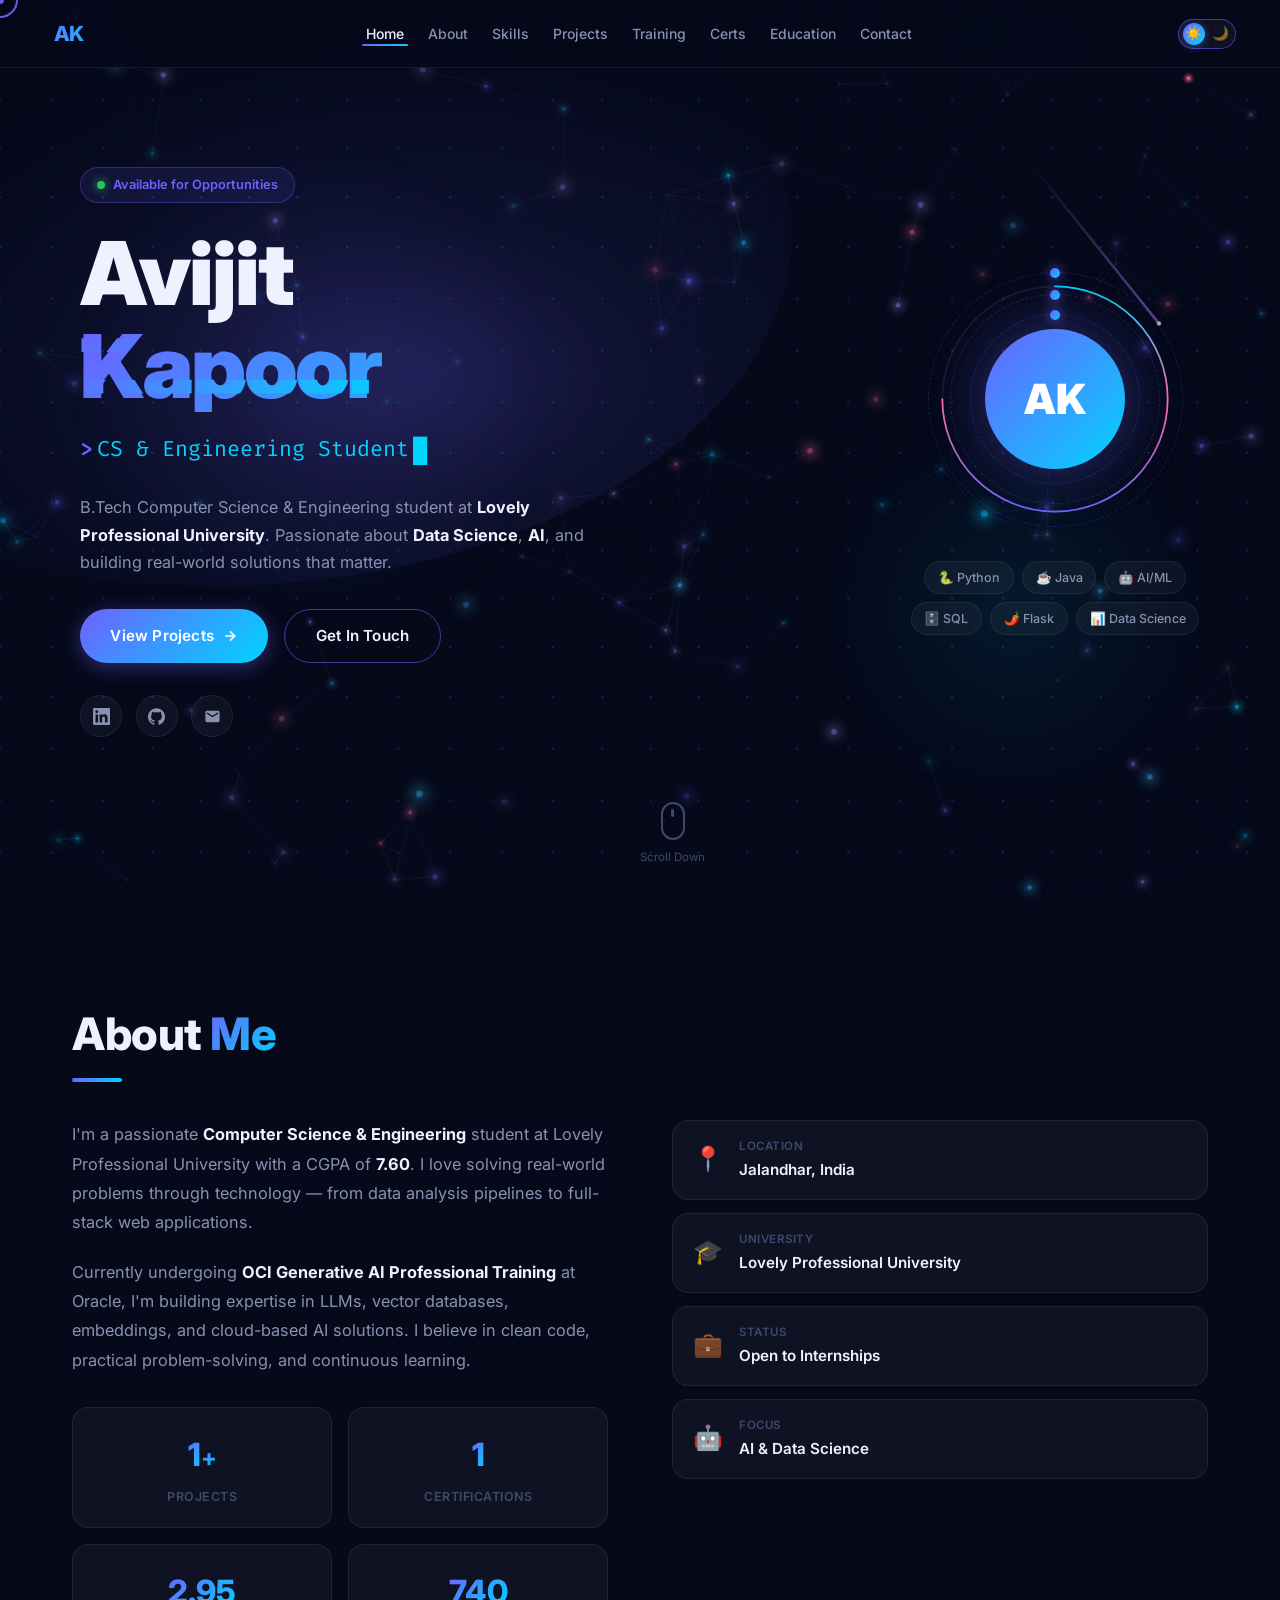
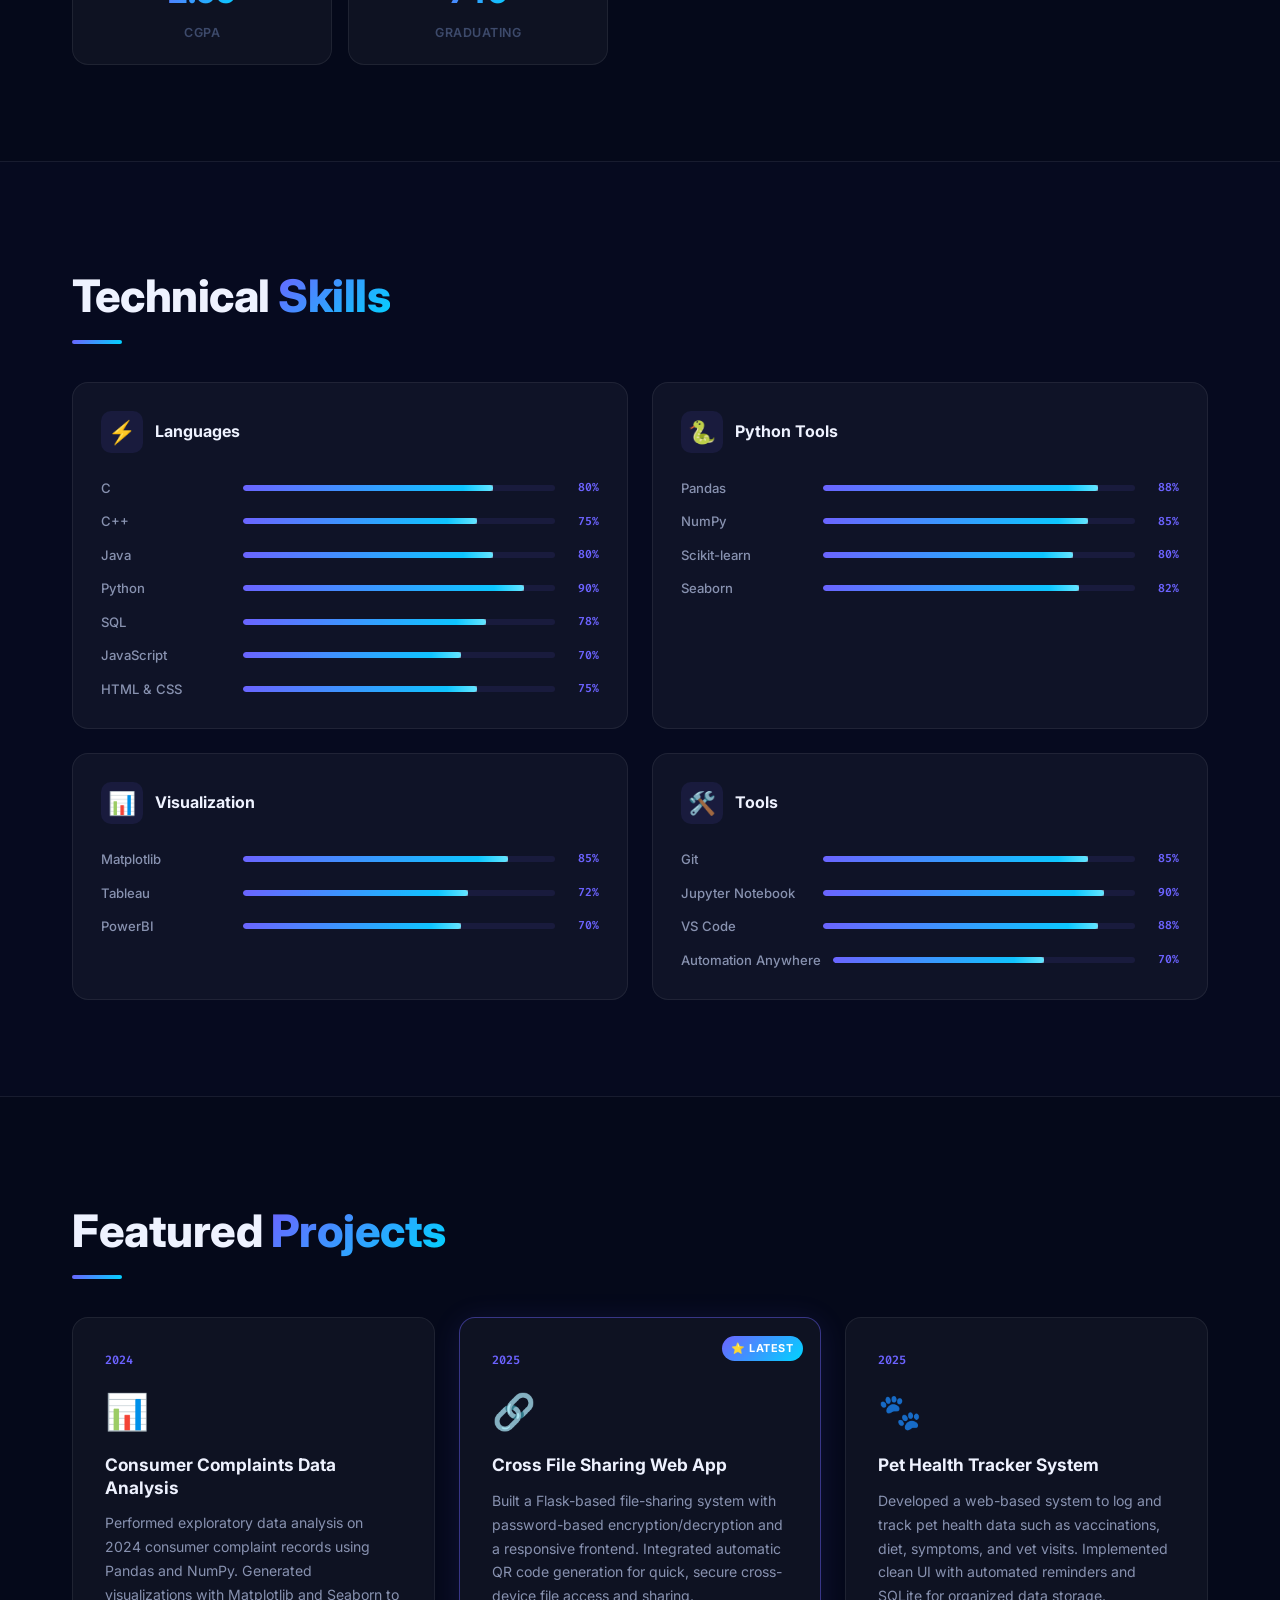
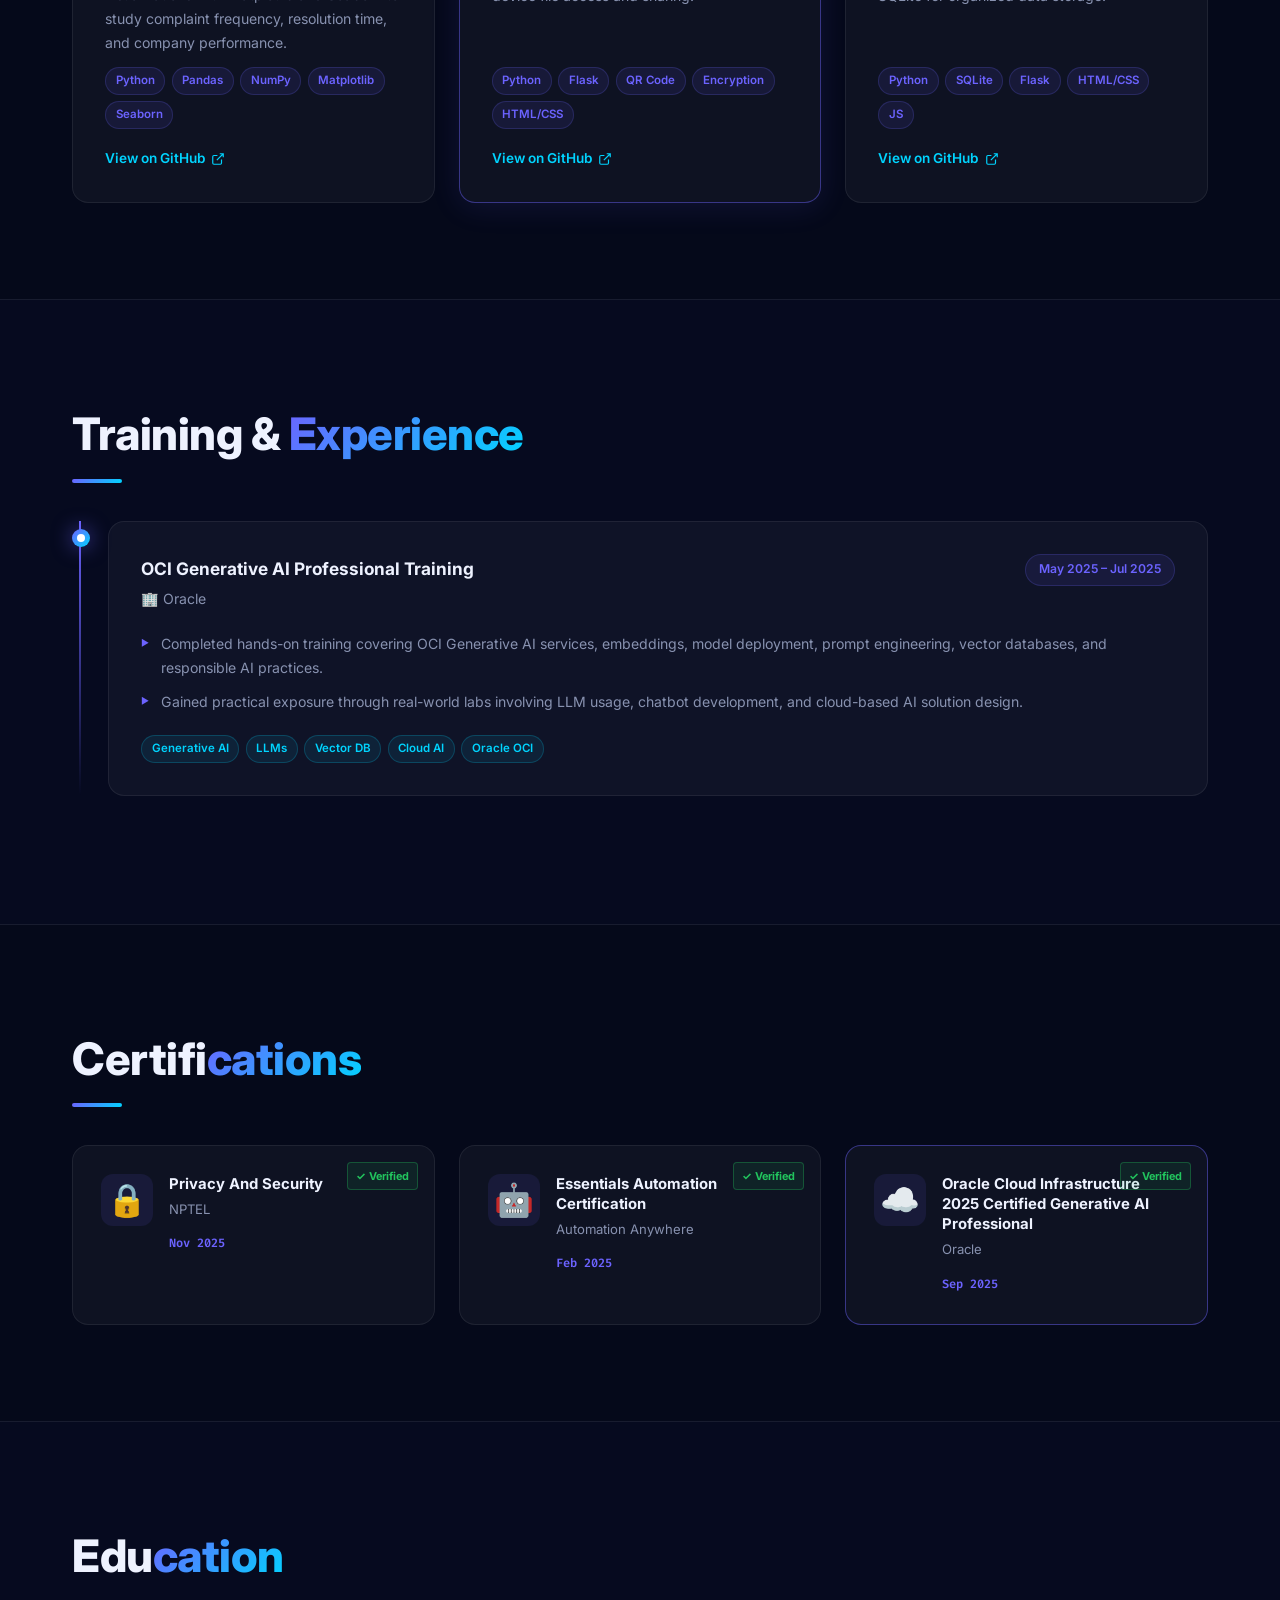
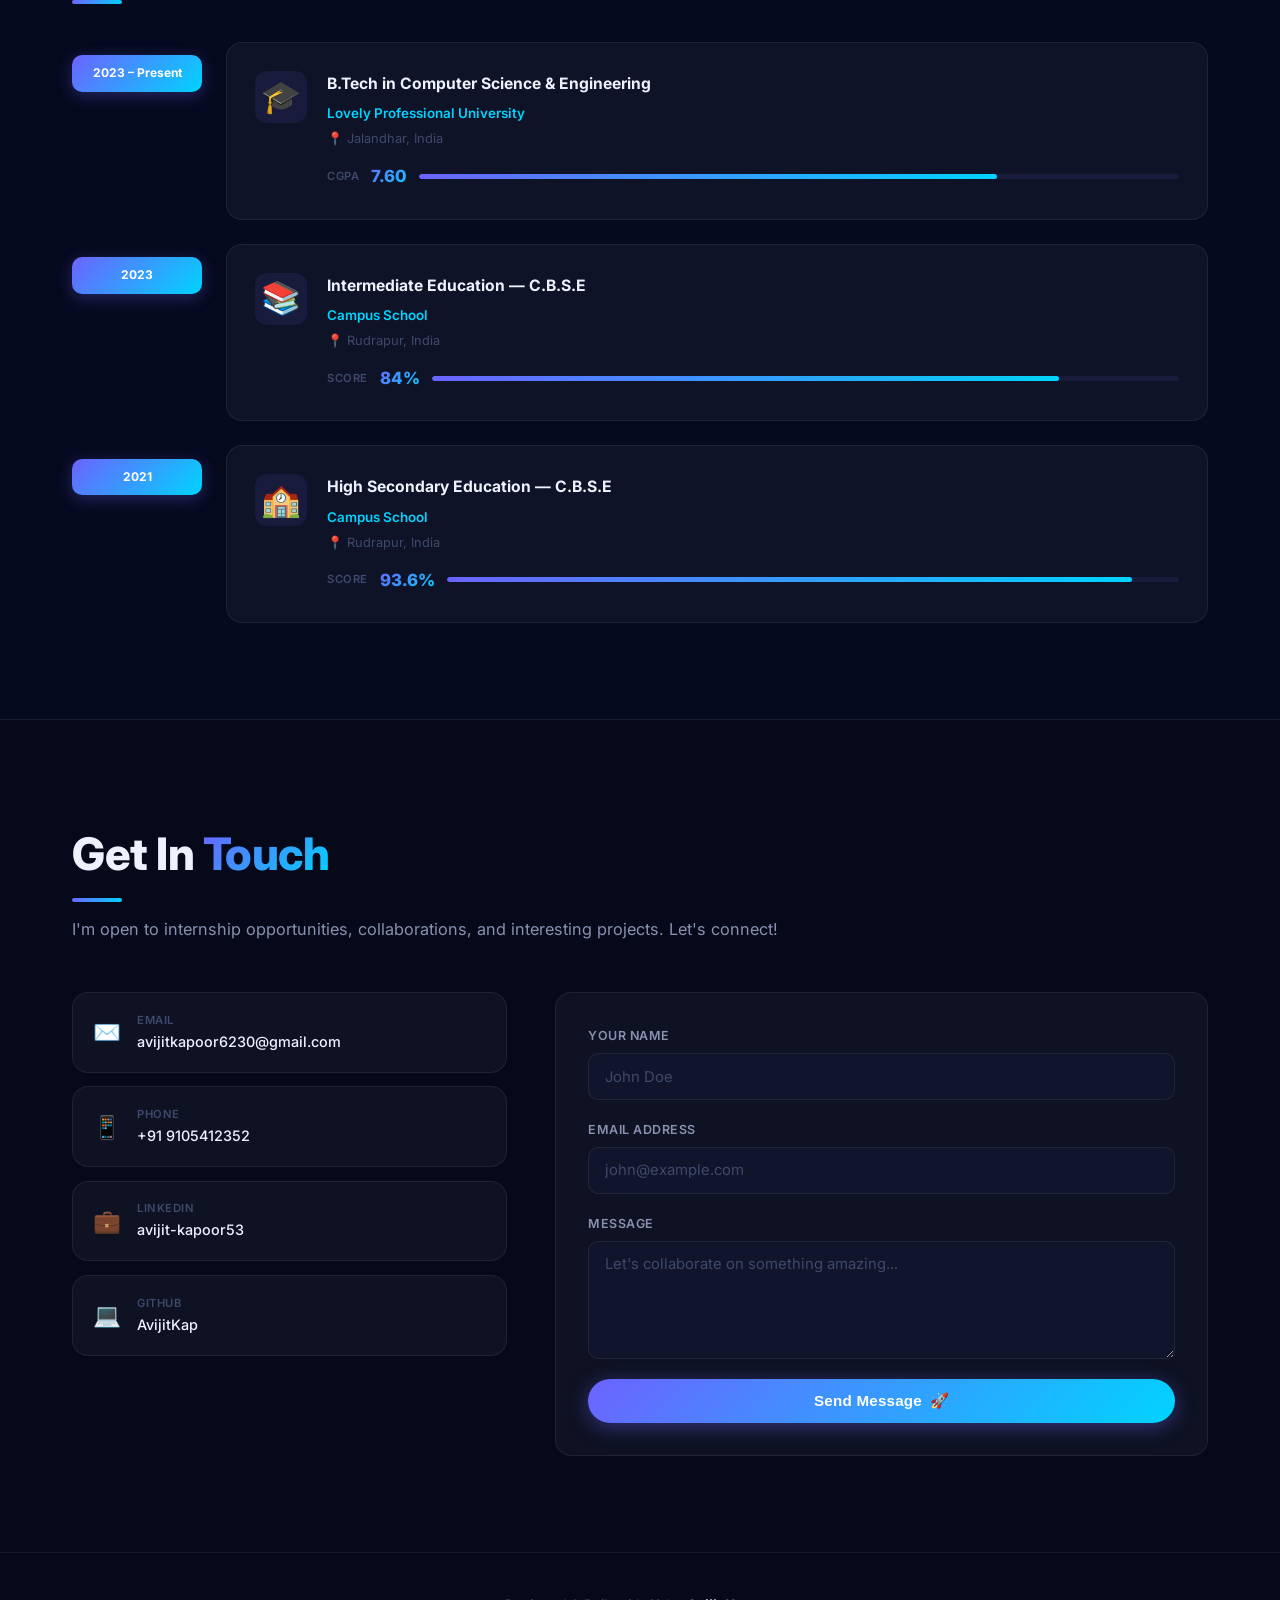
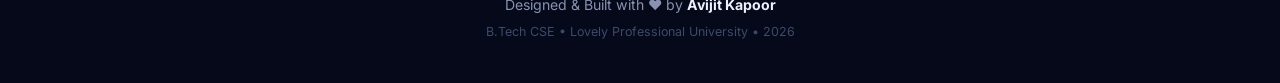
==== index.html @ c9bb8b37 "Add files via upload" ====
<!DOCTYPE html>
<html lang="en" data-theme="dark">

<head>
  <meta charset="UTF-8" />
  <meta name="viewport" content="width=device-width, initial-scale=1.0" />
  <title>Avijit Kapoor | Portfolio</title>
  <meta name="description"
    content="Avijit Kapoor – B.Tech CSE student at LPU. Python, AI/ML, Data Analysis. View projects, skills & certifications." />
  <link rel="preconnect" href="https://fonts.googleapis.com" />
  <link rel="preconnect" href="https://fonts.gstatic.com" crossorigin />
  <link
    href="https://fonts.googleapis.com/css2?family=Inter:wght@300;400;500;600;700;800;900&family=Fira+Code:wght@400;500&display=swap"
    rel="stylesheet" />
  <link rel="stylesheet" href="style.css" />
</head>

<body>

  <!-- Custom Cursor -->
  <div id="cursor-outer"></div>
  <div id="cursor-inner"></div>

  <!-- Interactive Canvas Background -->
  <canvas id="bg-canvas"></canvas>

  <!-- Progress Bar -->
  <div id="scroll-progress"></div>

  <!-- Navbar -->
  <nav id="navbar">
    <div class="nav-logo">
      <span class="logo-bracket">&lt;</span>AK<span class="logo-bracket">/&gt;</span>
    </div>
    <ul class="nav-links">
      <li><a href="#hero" class="nav-link active" data-section="hero">Home</a></li>
      <li><a href="#about" class="nav-link" data-section="about">About</a></li>
      <li><a href="#skills" class="nav-link" data-section="skills">Skills</a></li>
      <li><a href="#projects" class="nav-link" data-section="projects">Projects</a></li>
      <li><a href="#experience" class="nav-link" data-section="experience">Training</a></li>
      <li><a href="#certifications" class="nav-link" data-section="certifications">Certs</a></li>
      <li><a href="#education" class="nav-link" data-section="education">Education</a></li>
      <li><a href="#contact" class="nav-link" data-section="contact">Contact</a></li>
    </ul>
    <div class="nav-controls">
      <!-- Theme Toggle -->
      <button class="theme-toggle" id="theme-toggle" aria-label="Toggle theme" title="Toggle Day/Night">
        <div class="toggle-track">
          <span class="toggle-icon sun">☀️</span>
          <span class="toggle-icon moon">🌙</span>
          <div class="toggle-thumb"></div>
        </div>
      </button>
      <button class="hamburger" id="hamburger" aria-label="Menu">
        <span></span><span></span><span></span>
      </button>
    </div>
  </nav>

  <!-- Mobile Menu -->
  <div class="mobile-menu" id="mobile-menu">
    <ul>
      <li><a href="#hero" onclick="closeMobile()">Home</a></li>
      <li><a href="#about" onclick="closeMobile()">About</a></li>
      <li><a href="#skills" onclick="closeMobile()">Skills</a></li>
      <li><a href="#projects" onclick="closeMobile()">Projects</a></li>
      <li><a href="#experience" onclick="closeMobile()">Training</a></li>
      <li><a href="#certifications" onclick="closeMobile()">Certifications</a></li>
      <li><a href="#education" onclick="closeMobile()">Education</a></li>
      <li><a href="#contact" onclick="closeMobile()">Contact</a></li>
    </ul>
  </div>

  <main>
    <!-- ══ HERO ══ -->
    <section id="hero">
      <div class="hero-content">
        <div class="hero-badge magnetic">
          <span class="pulse-dot"></span>
          Available for Opportunities
        </div>
        <h1 class="hero-name">
          <span class="name-line">Avijit</span>
          <span class="name-line accent glitch" data-text="Kapoor">Kapoor</span>
        </h1>
        <p class="hero-subtitle">
          <span class="prefix">&gt; </span>
          <span class="typed-text" id="typed"></span>
          <span class="cursor">█</span>
        </p>
        <p class="hero-desc">
          B.Tech Computer Science &amp; Engineering student at <strong>Lovely Professional University</strong>.
          Passionate about <strong>Data Science</strong>, <strong>AI</strong>, and building
          real-world solutions that matter.
        </p>
        <div class="hero-actions">
          <a href="#projects" class="btn btn-primary magnetic" id="view-projects-btn">
            <span>View Projects</span>
            <svg width="16" height="16" viewBox="0 0 24 24" fill="none" stroke="currentColor" stroke-width="2.5">
              <path d="M5 12h14m-7-7 7 7-7 7" />
            </svg>
          </a>
          <a href="#contact" class="btn btn-outline magnetic" id="contact-btn">
            <span>Get In Touch</span>
          </a>
        </div>
        <div class="hero-social">
          <a href="https://www.linkedin.com/in/avijit-kapoor53" target="_blank" class="social-link magnetic"
            id="linkedin-link" aria-label="LinkedIn">
            <svg viewBox="0 0 24 24" fill="currentColor">
              <path
                d="M20.447 20.452h-3.554v-5.569c0-1.328-.027-3.037-1.852-3.037-1.853 0-2.136 1.445-2.136 2.939v5.667H9.351V9h3.414v1.561h.046c.477-.9 1.637-1.85 3.37-1.85 3.601 0 4.267 2.37 4.267 5.455v6.286zM5.337 7.433a2.062 2.062 0 01-2.063-2.065 2.064 2.064 0 112.063 2.065zm1.782 13.019H3.555V9h3.564v11.452zM22.225 0H1.771C.792 0 0 .774 0 1.729v20.542C0 23.227.792 24 1.771 24h20.451C23.2 24 24 23.227 24 22.271V1.729C24 .774 23.2 0 22.222 0h.003z" />
            </svg>
          </a>
          <a href="https://github.com/AvijitKap" target="_blank" class="social-link magnetic" id="github-link"
            aria-label="GitHub">
            <svg viewBox="0 0 24 24" fill="currentColor">
              <path
                d="M12 .297c-6.63 0-12 5.373-12 12 0 5.303 3.438 9.8 8.205 11.385.6.113.82-.258.82-.577 0-.285-.01-1.04-.015-2.04-3.338.724-4.042-1.61-4.042-1.61C4.422 18.07 3.633 17.7 3.633 17.7c-1.087-.744.084-.729.084-.729 1.205.084 1.838 1.236 1.838 1.236 1.07 1.835 2.809 1.305 3.495.998.108-.776.417-1.305.76-1.605-2.665-.3-5.466-1.332-5.466-5.93 0-1.31.465-2.38 1.235-3.22-.135-.303-.54-1.523.105-3.176 0 0 1.005-.322 3.3 1.23.96-.267 1.98-.399 3-.405 1.02.006 2.04.138 3 .405 2.28-1.552 3.285-1.23 3.285-1.23.645 1.653.24 2.873.12 3.176.765.84 1.23 1.91 1.23 3.22 0 4.61-2.805 5.625-5.475 5.92.42.36.81 1.096.81 2.22 0 1.606-.015 2.896-.015 3.286 0 .315.21.69.825.57C20.565 22.092 24 17.592 24 12.297c0-6.627-5.373-12-12-12" />
            </svg>
          </a>
          <a href="mailto:avijitkapoor6230@gmail.com" class="social-link magnetic" id="email-link" aria-label="Email">
            <svg viewBox="0 0 24 24" fill="currentColor">
              <path
                d="M20 4H4c-1.1 0-2 .9-2 2v12c0 1.1.9 2 2 2h16c1.1 0 2-.9 2-2V6c0-1.1-.9-2-2-2zm0 4l-8 5-8-5V6l8 5 8-5v2z" />
            </svg>
          </a>
        </div>
      </div>

      <div class="hero-visual">
        <div class="avatar-ring">
          <svg class="ring-svg" viewBox="0 0 300 300">
            <circle class="ring-track" cx="150" cy="150" r="130" />
            <circle class="ring-fill" cx="150" cy="150" r="130" />
          </svg>
          <div class="avatar-inner">
            <span>AK</span>
          </div>
          <div class="orbit orbit-1">
            <div class="orbit-dot"></div>
          </div>
          <div class="orbit orbit-2">
            <div class="orbit-dot"></div>
          </div>
          <div class="orbit orbit-3">
            <div class="orbit-dot"></div>
          </div>
        </div>
        <div class="tech-tags">
          <span class="tech-tag" style="--i:0">🐍 Python</span>
          <span class="tech-tag" style="--i:1">☕ Java</span>
          <span class="tech-tag" style="--i:2">🤖 AI/ML</span>
          <span class="tech-tag" style="--i:3">🗄️ SQL</span>
          <span class="tech-tag" style="--i:4">🌶️ Flask</span>
          <span class="tech-tag" style="--i:5">📊 Data Science</span>
        </div>
      </div>

      <div class="scroll-hint">
        <div class="scroll-mouse">
          <div class="scroll-wheel"></div>
        </div>
        <span>Scroll Down</span>
      </div>
    </section>

    <!-- ══ ABOUT ══ -->
    <section id="about" class="section">
      <div class="container">
        <h2 class="section-title">About <span class="accent">Me</span></h2>
        <div class="about-grid">
          <div class="about-text">
            <p>
              I'm a passionate <strong>Computer Science &amp; Engineering</strong> student at Lovely Professional
              University
              with a CGPA of <strong>7.60</strong>. I love solving real-world problems through technology —
              from data analysis pipelines to full-stack web applications.
            </p>
            <p>
              Currently undergoing <strong>OCI Generative AI Professional Training</strong> at Oracle,
              I'm building expertise in LLMs, vector databases, embeddings, and cloud-based AI solutions.
              I believe in clean code, practical problem-solving, and continuous learning.
            </p>
            <div class="about-stats">
              <div class="stat-item"><span class="stat-number" data-target="3">0</span><span
                  class="stat-suffix">+</span><span class="stat-label">Projects</span></div>
              <div class="stat-item"><span class="stat-number" data-target="3">0</span><span
                  class="stat-suffix"></span><span class="stat-label">Certifications</span></div>
              <div class="stat-item"><span class="stat-number" data-target="7.60" data-float="true">0</span><span
                  class="stat-suffix"></span><span class="stat-label">CGPA</span></div>
              <div class="stat-item"><span class="stat-number" data-target="2026">0</span><span
                  class="stat-suffix"></span><span class="stat-label">Graduating</span></div>
            </div>
          </div>
          <div class="about-info-cards">
            <div class="info-card">
              <div class="info-card-icon">📍</div>
              <div>
                <div class="info-card-label">Location</div>
                <div class="info-card-value">Jalandhar, India</div>
              </div>
            </div>
            <div class="info-card">
              <div class="info-card-icon">🎓</div>
              <div>
                <div class="info-card-label">University</div>
                <div class="info-card-value">Lovely Professional University</div>
              </div>
            </div>
            <div class="info-card">
              <div class="info-card-icon">💼</div>
              <div>
                <div class="info-card-label">Status</div>
                <div class="info-card-value">Open to Internships</div>
              </div>
            </div>
            <div class="info-card">
              <div class="info-card-icon">🤖</div>
              <div>
                <div class="info-card-label">Focus</div>
                <div class="info-card-value">AI &amp; Data Science</div>
              </div>
            </div>
          </div>
        </div>
      </div>
    </section>

    <!-- ══ SKILLS ══ -->
    <section id="skills" class="section alt-bg">
      <div class="container">
        <h2 class="section-title">Technical <span class="accent">Skills</span></h2>
        <div class="skills-grid">
          <div class="skill-category">
            <div class="skill-cat-header">
              <div class="skill-cat-icon">⚡</div>
              <h3>Languages</h3>
            </div>
            <div class="skill-pills">
              <div class="skill-pill"><span>C</span>
                <div class="skill-bar">
                  <div class="skill-fill" style="--w:80%"></div>
                </div><span class="skill-pct">80%</span>
              </div>
              <div class="skill-pill"><span>C++</span>
                <div class="skill-bar">
                  <div class="skill-fill" style="--w:75%"></div>
                </div><span class="skill-pct">75%</span>
              </div>
              <div class="skill-pill"><span>Java</span>
                <div class="skill-bar">
                  <div class="skill-fill" style="--w:80%"></div>
                </div><span class="skill-pct">80%</span>
              </div>
              <div class="skill-pill"><span>Python</span>
                <div class="skill-bar">
                  <div class="skill-fill" style="--w:90%"></div>
                </div><span class="skill-pct">90%</span>
              </div>
              <div class="skill-pill"><span>SQL</span>
                <div class="skill-bar">
                  <div class="skill-fill" style="--w:78%"></div>
                </div><span class="skill-pct">78%</span>
              </div>
              <div class="skill-pill"><span>JavaScript</span>
                <div class="skill-bar">
                  <div class="skill-fill" style="--w:70%"></div>
                </div><span class="skill-pct">70%</span>
              </div>
              <div class="skill-pill"><span>HTML &amp; CSS</span>
                <div class="skill-bar">
                  <div class="skill-fill" style="--w:75%"></div>
                </div><span class="skill-pct">75%</span>
              </div>
            </div>
          </div>
          <div class="skill-category">
            <div class="skill-cat-header">
              <div class="skill-cat-icon">🐍</div>
              <h3>Python Tools</h3>
            </div>
            <div class="skill-pills">
              <div class="skill-pill"><span>Pandas</span>
                <div class="skill-bar">
                  <div class="skill-fill" style="--w:88%"></div>
                </div><span class="skill-pct">88%</span>
              </div>
              <div class="skill-pill"><span>NumPy</span>
                <div class="skill-bar">
                  <div class="skill-fill" style="--w:85%"></div>
                </div><span class="skill-pct">85%</span>
              </div>
              <div class="skill-pill"><span>Scikit-learn</span>
                <div class="skill-bar">
                  <div class="skill-fill" style="--w:80%"></div>
                </div><span class="skill-pct">80%</span>
              </div>
              <div class="skill-pill"><span>Seaborn</span>
                <div class="skill-bar">
                  <div class="skill-fill" style="--w:82%"></div>
                </div><span class="skill-pct">82%</span>
              </div>
            </div>
          </div>
          <div class="skill-category">
            <div class="skill-cat-header">
              <div class="skill-cat-icon">📊</div>
              <h3>Visualization</h3>
            </div>
            <div class="skill-pills">
              <div class="skill-pill"><span>Matplotlib</span>
                <div class="skill-bar">
                  <div class="skill-fill" style="--w:85%"></div>
                </div><span class="skill-pct">85%</span>
              </div>
              <div class="skill-pill"><span>Tableau</span>
                <div class="skill-bar">
                  <div class="skill-fill" style="--w:72%"></div>
                </div><span class="skill-pct">72%</span>
              </div>
              <div class="skill-pill"><span>PowerBI</span>
                <div class="skill-bar">
                  <div class="skill-fill" style="--w:70%"></div>
                </div><span class="skill-pct">70%</span>
              </div>
            </div>
          </div>
          <div class="skill-category">
            <div class="skill-cat-header">
              <div class="skill-cat-icon">🛠️</div>
              <h3>Tools</h3>
            </div>
            <div class="skill-pills">
              <div class="skill-pill"><span>Git</span>
                <div class="skill-bar">
                  <div class="skill-fill" style="--w:85%"></div>
                </div><span class="skill-pct">85%</span>
              </div>
              <div class="skill-pill"><span>Jupyter Notebook</span>
                <div class="skill-bar">
                  <div class="skill-fill" style="--w:90%"></div>
                </div><span class="skill-pct">90%</span>
              </div>
              <div class="skill-pill"><span>VS Code</span>
                <div class="skill-bar">
                  <div class="skill-fill" style="--w:88%"></div>
                </div><span class="skill-pct">88%</span>
              </div>
              <div class="skill-pill"><span>Automation Anywhere</span>
                <div class="skill-bar">
                  <div class="skill-fill" style="--w:70%"></div>
                </div><span class="skill-pct">70%</span>
              </div>
            </div>
          </div>
        </div>
      </div>
    </section>

    <!-- ══ PROJECTS ══ -->
    <section id="projects" class="section">
      <div class="container">
        <h2 class="section-title">Featured <span class="accent">Projects</span></h2>
        <div class="projects-grid">
          <div class="project-card tilt-card" id="project-consumer">
            <div class="project-glow"></div>
            <div class="project-year">2024</div>
            <div class="project-icon">📊</div>
            <h3 class="project-title">Consumer Complaints Data Analysis</h3>
            <p class="project-desc">Performed exploratory data analysis on 2024 consumer complaint records using Pandas
              and NumPy. Generated visualizations with Matplotlib and Seaborn to study complaint frequency, resolution
              time, and company performance.</p>
            <div class="project-tech-tags">
              <span>Python</span><span>Pandas</span><span>NumPy</span><span>Matplotlib</span><span>Seaborn</span></div>
            <a href="https://github.com/AvijitKap" target="_blank" class="project-link" id="proj-link-1">View on GitHub
              <svg viewBox="0 0 24 24" fill="none" stroke="currentColor" stroke-width="2">
                <path d="M18 13v6a2 2 0 01-2 2H5a2 2 0 01-2-2V8a2 2 0 012-2h6m4-3h6v6m-11 5L21 3" />
              </svg></a>
          </div>
          <div class="project-card tilt-card featured" id="project-crossfile">
            <div class="project-glow"></div>
            <div class="project-badge">⭐ Latest</div>
            <div class="project-year">2025</div>
            <div class="project-icon">🔗</div>
            <h3 class="project-title">Cross File Sharing Web App</h3>
            <p class="project-desc">Built a Flask-based file-sharing system with password-based encryption/decryption
              and a responsive frontend. Integrated automatic QR code generation for quick, secure cross-device file
              access and sharing.</p>
            <div class="project-tech-tags"><span>Python</span><span>Flask</span><span>QR
                Code</span><span>Encryption</span><span>HTML/CSS</span></div>
            <a href="https://github.com/AvijitKap" target="_blank" class="project-link" id="proj-link-2">View on GitHub
              <svg viewBox="0 0 24 24" fill="none" stroke="currentColor" stroke-width="2">
                <path d="M18 13v6a2 2 0 01-2 2H5a2 2 0 01-2-2V8a2 2 0 012-2h6m4-3h6v6m-11 5L21 3" />
              </svg></a>
          </div>
          <div class="project-card tilt-card" id="project-pet">
            <div class="project-glow"></div>
            <div class="project-year">2025</div>
            <div class="project-icon">🐾</div>
            <h3 class="project-title">Pet Health Tracker System</h3>
            <p class="project-desc">Developed a web-based system to log and track pet health data such as vaccinations,
              diet, symptoms, and vet visits. Implemented clean UI with automated reminders and SQLite for organized
              data storage.</p>
            <div class="project-tech-tags">
              <span>Python</span><span>SQLite</span><span>Flask</span><span>HTML/CSS</span><span>JS</span></div>
            <a href="https://github.com/AvijitKap" target="_blank" class="project-link" id="proj-link-3">View on GitHub
              <svg viewBox="0 0 24 24" fill="none" stroke="currentColor" stroke-width="2">
                <path d="M18 13v6a2 2 0 01-2 2H5a2 2 0 01-2-2V8a2 2 0 012-2h6m4-3h6v6m-11 5L21 3" />
              </svg></a>
          </div>
        </div>
      </div>
    </section>

    <!-- ══ TRAINING ══ -->
    <section id="experience" class="section alt-bg">
      <div class="container">
        <h2 class="section-title">Training &amp; <span class="accent">Experience</span></h2>
        <div class="timeline">
          <div class="timeline-item" id="training-oracle">
            <div class="timeline-dot">
              <div class="timeline-dot-inner"></div>
            </div>
            <div class="timeline-content">
              <div class="timeline-header">
                <div>
                  <h3 class="timeline-title">OCI Generative AI Professional Training</h3>
                  <p class="timeline-company">🏢 Oracle</p>
                </div>
                <span class="timeline-date">May 2025 – Jul 2025</span>
              </div>
              <ul class="timeline-points">
                <li>Completed hands-on training covering OCI Generative AI services, embeddings, model deployment,
                  prompt engineering, vector databases, and responsible AI practices.</li>
                <li>Gained practical exposure through real-world labs involving LLM usage, chatbot development, and
                  cloud-based AI solution design.</li>
              </ul>
              <div class="timeline-tags"><span>Generative AI</span><span>LLMs</span><span>Vector DB</span><span>Cloud
                  AI</span><span>Oracle OCI</span></div>
            </div>
          </div>
        </div>
      </div>
    </section>

    <!-- ══ CERTIFICATIONS ══ -->
    <section id="certifications" class="section">
      <div class="container">
        <h2 class="section-title">Certifi<span class="accent">cations</span></h2>
        <div class="certs-grid">
          <div class="cert-card" id="cert-privacy">
            <div class="cert-shine"></div>
            <div class="cert-icon">🔒</div>
            <div class="cert-body">
              <h3 class="cert-title">Privacy And Security</h3>
              <p class="cert-issuer">NPTEL</p>
              <span class="cert-date">Nov 2025</span>
            </div>
            <div class="cert-badge verified">✓ Verified</div>
          </div>
          <div class="cert-card" id="cert-automation">
            <div class="cert-shine"></div>
            <div class="cert-icon">🤖</div>
            <div class="cert-body">
              <h3 class="cert-title">Essentials Automation Certification</h3>
              <p class="cert-issuer">Automation Anywhere</p>
              <span class="cert-date">Feb 2025</span>
            </div>
            <div class="cert-badge verified">✓ Verified</div>
          </div>
          <div class="cert-card featured-cert" id="cert-oracle">
            <div class="cert-shine"></div>
            <div class="cert-icon">☁️</div>
            <div class="cert-body">
              <h3 class="cert-title">Oracle Cloud Infrastructure 2025 Certified Generative AI Professional</h3>
              <p class="cert-issuer">Oracle</p>
              <span class="cert-date">Sep 2025</span>
            </div>
            <div class="cert-badge verified">✓ Verified</div>
          </div>
        </div>
      </div>
    </section>

    <!-- ══ EDUCATION ══ -->
    <section id="education" class="section alt-bg">
      <div class="container">
        <h2 class="section-title">Edu<span class="accent">cation</span></h2>
        <div class="edu-timeline">
          <div class="edu-item" id="edu-lpu">
            <div class="edu-year-badge">2023 – Present</div>
            <div class="edu-card">
              <div class="edu-degree-icon">🎓</div>
              <div class="edu-details">
                <h3>B.Tech in Computer Science &amp; Engineering</h3>
                <p class="edu-institution">Lovely Professional University</p>
                <p class="edu-location">📍 Jalandhar, India</p>
                <div class="edu-cgpa">
                  <span class="cgpa-label">CGPA</span>
                  <span class="cgpa-value">7.60</span>
                  <div class="cgpa-bar">
                    <div class="cgpa-fill" style="--w:76%"></div>
                  </div>
                </div>
              </div>
            </div>
          </div>
          <div class="edu-item" id="edu-inter">
            <div class="edu-year-badge">2023</div>
            <div class="edu-card">
              <div class="edu-degree-icon">📚</div>
              <div class="edu-details">
                <h3>Intermediate Education — C.B.S.E</h3>
                <p class="edu-institution">Campus School</p>
                <p class="edu-location">📍 Rudrapur, India</p>
                <div class="edu-cgpa">
                  <span class="cgpa-label">Score</span>
                  <span class="cgpa-value">84%</span>
                  <div class="cgpa-bar">
                    <div class="cgpa-fill" style="--w:84%"></div>
                  </div>
                </div>
              </div>
            </div>
          </div>
          <div class="edu-item" id="edu-high">
            <div class="edu-year-badge">2021</div>
            <div class="edu-card">
              <div class="edu-degree-icon">🏫</div>
              <div class="edu-details">
                <h3>High Secondary Education — C.B.S.E</h3>
                <p class="edu-institution">Campus School</p>
                <p class="edu-location">📍 Rudrapur, India</p>
                <div class="edu-cgpa">
                  <span class="cgpa-label">Score</span>
                  <span class="cgpa-value">93.6%</span>
                  <div class="cgpa-bar">
                    <div class="cgpa-fill" style="--w:93.6%"></div>
                  </div>
                </div>
              </div>
            </div>
          </div>
        </div>
      </div>
    </section>

    <!-- ══ CONTACT ══ -->
    <section id="contact" class="section">
      <div class="container">
        <h2 class="section-title">Get In <span class="accent">Touch</span></h2>
        <p class="contact-subtitle">I'm open to internship opportunities, collaborations, and interesting projects.
          Let's connect!</p>
        <div class="contact-grid">
          <div class="contact-info">
            <a href="mailto:avijitkapoor6230@gmail.com" class="contact-item" id="contact-email">
              <div class="contact-item-icon">✉️</div>
              <div>
                <div class="contact-item-label">Email</div>
                <div class="contact-item-value">avijitkapoor6230@gmail.com</div>
              </div>
            </a>
            <a href="tel:+919105412352" class="contact-item" id="contact-phone">
              <div class="contact-item-icon">📱</div>
              <div>
                <div class="contact-item-label">Phone</div>
                <div class="contact-item-value">+91 9105412352</div>
              </div>
            </a>
            <a href="https://www.linkedin.com/in/avijit-kapoor53" target="_blank" class="contact-item"
              id="contact-linkedin">
              <div class="contact-item-icon">💼</div>
              <div>
                <div class="contact-item-label">LinkedIn</div>
                <div class="contact-item-value">avijit-kapoor53</div>
              </div>
            </a>
            <a href="https://github.com/AvijitKap" target="_blank" class="contact-item" id="contact-github">
              <div class="contact-item-icon">💻</div>
              <div>
                <div class="contact-item-label">GitHub</div>
                <div class="contact-item-value">AvijitKap</div>
              </div>
            </a>
          </div>
          <form class="contact-form" id="contact-form" onsubmit="handleForm(event)">
            <div class="form-group">
              <label for="name">Your Name</label>
              <input type="text" id="name" name="name" placeholder="John Doe" required />
            </div>
            <div class="form-group">
              <label for="email">Email Address</label>
              <input type="email" id="email" name="email" placeholder="john@example.com" required />
            </div>
            <div class="form-group">
              <label for="message">Message</label>
              <textarea id="message" name="message" rows="5" placeholder="Let's collaborate on something amazing..."
                required></textarea>
            </div>
            <button type="submit" class="btn btn-primary full-width magnetic" id="submit-btn">
              <span>Send Message</span> 🚀
            </button>
            <div class="form-success" id="form-success">✅ Message sent! I'll get back to you soon.</div>
          </form>
        </div>
      </div>
    </section>
  </main>

  <footer>
    <div class="footer-inner">
      <p>Designed &amp; Built with ❤️ by <strong>Avijit Kapoor</strong></p>
      <p class="footer-sub">B.Tech CSE • Lovely Professional University • 2026</p>
    </div>
  </footer>

  <script src="app.js"></script>
</body>

</html>
---- style.css ----
/* ============================================
   PORTFOLIO — Avijit Kapoor  |  v2.0
   Day/Night toggle + Enhanced interactivity
   ============================================ */

/* ── THEME TOKENS ── */
[data-theme="dark"] {
  --bg: #05091a;
  --bg2: #080e22;
  --bg-card: rgba(255, 255, 255, 0.04);
  --bg-card-h: rgba(255, 255, 255, 0.08);
  --text: #eef2ff;
  --text2: #8892b0;
  --text3: #3d4a6b;
  --border: rgba(255, 255, 255, 0.07);
  --border-h: rgba(108, 99, 255, 0.55);
  --nav-bg: rgba(5, 9, 26, 0.82);
  --nav-scroll: rgba(5, 9, 26, 0.97);
  --shadow: rgba(0, 0, 0, 0.5);
  --particle-op: 0.55;
}

[data-theme="light"] {
  --bg: #f4f6fd;
  --bg2: #eaecf8;
  --bg-card: rgba(255, 255, 255, 0.85);
  --bg-card-h: rgba(255, 255, 255, 1);
  --text: #0f172a;
  --text2: #475569;
  --text3: #94a3b8;
  --border: rgba(0, 0, 0, 0.08);
  --border-h: rgba(108, 99, 255, 0.4);
  --nav-bg: rgba(244, 246, 253, 0.85);
  --nav-scroll: rgba(244, 246, 253, 0.98);
  --shadow: rgba(108, 99, 255, 0.12);
  --particle-op: 0.3;
}

/* Shared palette */
:root {
  --accent: #6c63ff;
  --accent2: #00d4ff;
  --accent3: #ff6b9d;
  --grad: linear-gradient(135deg, #6c63ff, #00d4ff);
  --grad2: linear-gradient(135deg, #6c63ff 0%, #ff6b9d 50%, #00d4ff 100%);
  --radius: 16px;
  --nav-h: 68px;
  --ease: cubic-bezier(0.4, 0, 0.2, 1);
  --t: 0.3s var(--ease);
}

*,
*::before,
*::after {
  box-sizing: border-box;
  margin: 0;
  padding: 0;
}

html {
  scroll-behavior: smooth;
  scroll-padding-top: var(--nav-h);
}

body {
  font-family: 'Inter', sans-serif;
  background: var(--bg);
  color: var(--text);
  line-height: 1.7;
  overflow-x: hidden;
  transition: background 0.5s var(--ease), color 0.5s var(--ease);
  cursor: none;
}

::-webkit-scrollbar {
  width: 5px;
}

::-webkit-scrollbar-track {
  background: var(--bg);
}

::-webkit-scrollbar-thumb {
  background: var(--accent);
  border-radius: 3px;
}

/* ── CUSTOM CURSOR ── */
#cursor-outer {
  position: fixed;
  width: 36px;
  height: 36px;
  border: 2px solid var(--accent);
  border-radius: 50%;
  pointer-events: none;
  z-index: 99999;
  transform: translate(-50%, -50%);
  transition: border-color 0.2s, width 0.2s, height 0.2s, opacity 0.2s;
  mix-blend-mode: difference;
}

#cursor-inner {
  position: fixed;
  width: 8px;
  height: 8px;
  background: var(--accent);
  border-radius: 50%;
  pointer-events: none;
  z-index: 99999;
  transform: translate(-50%, -50%);
  transition: background 0.2s;
  mix-blend-mode: difference;
}

body:hover #cursor-outer {
  opacity: 1;
}

body.cursor-hide #cursor-outer,
body.cursor-hide #cursor-inner {
  opacity: 0;
}

/* ── SCROLL PROGRESS ── */
#scroll-progress {
  position: fixed;
  top: 0;
  left: 0;
  height: 3px;
  width: 0%;
  background: var(--grad);
  z-index: 2000;
  transition: width 0.1s linear;
}

/* ── CANVAS ── */
#bg-canvas {
  position: fixed;
  inset: 0;
  pointer-events: none;
  z-index: 0;
}

/* ── NAVBAR ── */
#navbar {
  position: fixed;
  top: 0;
  left: 0;
  right: 0;
  height: var(--nav-h);
  z-index: 1000;
  display: flex;
  align-items: center;
  justify-content: space-between;
  padding: 0 2.5rem;
  background: var(--nav-bg);
  backdrop-filter: blur(22px);
  -webkit-backdrop-filter: blur(22px);
  border-bottom: 1px solid var(--border);
  transition: background 0.4s var(--ease), box-shadow 0.4s;
}

#navbar.scrolled {
  background: var(--nav-scroll);
  box-shadow: 0 4px 40px var(--shadow);
}

.nav-logo {
  font-size: 1.3rem;
  font-weight: 800;
  background: var(--grad);
  -webkit-background-clip: text;
  -webkit-text-fill-color: transparent;
  background-clip: text;
  letter-spacing: -0.5px;
}

.logo-bracket {
  opacity: 0.6;
}

.nav-links {
  display: flex;
  list-style: none;
  gap: 0.1rem;
}

.nav-link {
  text-decoration: none;
  color: var(--text2);
  font-size: 0.875rem;
  font-weight: 500;
  padding: 0.4rem 0.7rem;
  border-radius: 8px;
  transition: var(--t);
  position: relative;
}

.nav-link::after {
  content: '';
  position: absolute;
  bottom: 2px;
  left: 50%;
  right: 50%;
  height: 2px;
  background: var(--grad);
  border-radius: 1px;
  transition: left 0.3s var(--ease), right 0.3s var(--ease);
}

.nav-link:hover::after,
.nav-link.active::after {
  left: 12%;
  right: 12%;
}

.nav-link:hover,
.nav-link.active {
  color: var(--text);
}

.nav-controls {
  display: flex;
  align-items: center;
  gap: 0.75rem;
}

/* ── THEME TOGGLE ── */
.theme-toggle {
  background: none;
  border: none;
  cursor: none;
  padding: 4px;
}

.toggle-track {
  width: 58px;
  height: 30px;
  background: var(--bg-card);
  border: 1px solid var(--border-h);
  border-radius: 30px;
  position: relative;
  display: flex;
  align-items: center;
  padding: 0 6px;
  justify-content: space-between;
  transition: background 0.4s, border-color 0.4s;
  cursor: pointer;
}

.toggle-track:hover {
  border-color: var(--accent);
  box-shadow: 0 0 12px rgba(108, 99, 255, 0.3);
}

.toggle-icon {
  font-size: 0.85rem;
  z-index: 1;
  line-height: 1;
  transition: opacity 0.3s;
}

.toggle-thumb {
  position: absolute;
  width: 22px;
  height: 22px;
  border-radius: 50%;
  background: var(--grad);
  left: 4px;
  transition: transform 0.4s var(--ease), box-shadow 0.3s;
  box-shadow: 0 2px 8px rgba(108, 99, 255, 0.5);
}

[data-theme="light"] .toggle-thumb {
  transform: translateX(28px);
}

[data-theme="light"] .moon {
  opacity: 1;
}

[data-theme="light"] .sun {
  opacity: 0.5;
}

[data-theme="dark"] .sun {
  opacity: 1;
}

[data-theme="dark"] .moon {
  opacity: 0.5;
}

.hamburger {
  display: none;
  flex-direction: column;
  gap: 5px;
  background: none;
  border: none;
  cursor: pointer;
  padding: 4px;
}

.hamburger span {
  display: block;
  width: 22px;
  height: 2px;
  background: var(--text);
  border-radius: 2px;
  transition: var(--t);
}

.hamburger.open span:nth-child(1) {
  transform: translateY(7px) rotate(45deg);
}

.hamburger.open span:nth-child(2) {
  opacity: 0;
}

.hamburger.open span:nth-child(3) {
  transform: translateY(-7px) rotate(-45deg);
}

.mobile-menu {
  display: none;
  position: fixed;
  top: var(--nav-h);
  left: 0;
  right: 0;
  background: var(--nav-scroll);
  backdrop-filter: blur(20px);
  z-index: 999;
  border-bottom: 1px solid var(--border);
  transform: translateY(-110%);
  transition: transform 0.35s var(--ease);
}

.mobile-menu.open {
  transform: translateY(0);
}

.mobile-menu ul {
  list-style: none;
  padding: 0.75rem;
}

.mobile-menu ul li a {
  display: block;
  color: var(--text2);
  text-decoration: none;
  padding: 0.75rem 1rem;
  border-radius: 10px;
  font-weight: 500;
  transition: var(--t);
}

.mobile-menu ul li a:hover {
  color: var(--text);
  background: rgba(108, 99, 255, 0.12);
}

/* ── MAIN / SECTIONS ── */
main {
  position: relative;
  z-index: 1;
}

.section {
  padding: 6rem 0;
}

.alt-bg {
  background: rgba(108, 99, 255, 0.025);
  border-top: 1px solid var(--border);
  border-bottom: 1px solid var(--border);
}

[data-theme="light"] .alt-bg {
  background: rgba(108, 99, 255, 0.04);
}

.container {
  max-width: 1200px;
  margin: 0 auto;
  padding: 0 2rem;
}

.section-title {
  font-size: clamp(2rem, 4vw, 2.8rem);
  font-weight: 800;
  letter-spacing: -0.5px;
  margin-bottom: 3rem;
  position: relative;
  display: inline-block;
}

.section-title::after {
  content: '';
  position: absolute;
  bottom: -10px;
  left: 0;
  width: 50px;
  height: 4px;
  background: var(--grad);
  border-radius: 2px;
  transition: width 0.5s var(--ease);
}

.section-title:hover::after {
  width: 100%;
}

.accent {
  background: var(--grad);
  -webkit-background-clip: text;
  -webkit-text-fill-color: transparent;
  background-clip: text;
}

/* ── HERO ── */
#hero {
  min-height: 100vh;
  display: flex;
  align-items: center;
  padding: var(--nav-h) 5rem 4rem 5rem;
  position: relative;
  overflow: hidden;
  gap: 4rem;
}

/* Aurora blobs */
#hero::before {
  content: '';
  position: fixed;
  top: 15%;
  left: 5%;
  width: 500px;
  height: 500px;
  background: radial-gradient(circle, rgba(108, 99, 255, 0.10), transparent 70%);
  border-radius: 50%;
  animation: blob 8s ease-in-out infinite;
  pointer-events: none;
}

#hero::after {
  content: '';
  position: fixed;
  bottom: 10%;
  right: 5%;
  width: 400px;
  height: 400px;
  background: radial-gradient(circle, rgba(0, 212, 255, 0.08), transparent 70%);
  border-radius: 50%;
  animation: blob 10s ease-in-out infinite reverse;
  pointer-events: none;
}

@keyframes blob {

  0%,
  100% {
    transform: scale(1) translate(0, 0);
  }

  33% {
    transform: scale(1.1) translate(30px, -20px);
  }

  66% {
    transform: scale(0.9) translate(-20px, 30px);
  }
}

[data-theme="light"] #hero::before {
  background: radial-gradient(circle, rgba(108, 99, 255, 0.07), transparent 70%);
}

[data-theme="light"] #hero::after {
  background: radial-gradient(circle, rgba(0, 212, 255, 0.05), transparent 70%);
}

.hero-content {
  flex: 1;
  max-width: 600px;
  z-index: 2;
}

.hero-badge {
  display: inline-flex;
  align-items: center;
  gap: 0.5rem;
  background: rgba(108, 99, 255, 0.1);
  border: 1px solid rgba(108, 99, 255, 0.3);
  padding: 0.4rem 1rem;
  border-radius: 50px;
  font-size: 0.8rem;
  font-weight: 600;
  color: var(--accent);
  margin-bottom: 1.5rem;
  animation: fade-up 0.7s ease both;
}

.pulse-dot {
  width: 8px;
  height: 8px;
  border-radius: 50%;
  background: #22c55e;
  box-shadow: 0 0 10px #22c55e;
  animation: pulse 2s infinite;
}

@keyframes pulse {

  0%,
  100% {
    transform: scale(1);
    opacity: 1
  }

  50% {
    transform: scale(1.5);
    opacity: 0.5
  }
}

.hero-name {
  font-size: clamp(3rem, 7vw, 5.5rem);
  font-weight: 900;
  line-height: 1.05;
  letter-spacing: -2px;
  margin-bottom: 1.1rem;
}

.name-line {
  display: block;
  animation: fade-up 0.7s ease both;
}

.name-line:nth-child(2) {
  animation-delay: 0.1s;
}

/* Glitch effect */
.glitch {
  position: relative;
}

.glitch::before,
.glitch::after {
  content: attr(data-text);
  position: absolute;
  top: 0;
  left: 0;
  background: var(--grad);
  -webkit-background-clip: text;
  -webkit-text-fill-color: transparent;
  background-clip: text;
}

.glitch::before {
  animation: glitch1 4s infinite;
  clip-path: polygon(0 20%, 100% 20%, 100% 35%, 0 35%);
  transform: translate(-2px);
}

.glitch::after {
  animation: glitch2 4s infinite;
  clip-path: polygon(0 65%, 100% 65%, 100% 80%, 0 80%);
  transform: translate(2px);
}

@keyframes glitch1 {

  0%,
  90%,
  100% {
    transform: translate(-2px);
    opacity: 0;
  }

  92% {
    transform: translate(3px);
    opacity: 1;
  }

  94% {
    transform: translate(-3px);
    opacity: 1;
  }

  96% {
    transform: translate(2px);
    opacity: 0;
  }
}

@keyframes glitch2 {

  0%,
  90%,
  100% {
    transform: translate(2px);
    opacity: 0;
  }

  93% {
    transform: translate(-3px);
    opacity: 1;
  }

  95% {
    transform: translate(3px);
    opacity: 1;
  }

  97% {
    transform: translate(-2px);
    opacity: 0;
  }
}

.hero-subtitle {
  font-size: clamp(1rem, 2.5vw, 1.35rem);
  color: var(--text2);
  font-family: 'Fira Code', monospace;
  margin-bottom: 1.5rem;
  min-height: 2rem;
  display: flex;
  align-items: center;
  gap: 4px;
  animation: fade-up 0.7s ease 0.25s both;
}

.prefix {
  color: var(--accent);
  font-weight: 600;
}

.typed-text {
  color: var(--accent2);
}

.cursor {
  color: var(--accent2);
  animation: blink 0.9s step-end infinite;
  font-size: 1.1em;
}

@keyframes blink {

  0%,
  100% {
    opacity: 1
  }

  50% {
    opacity: 0
  }
}

.hero-desc {
  color: var(--text2);
  font-size: 1.02rem;
  margin-bottom: 2rem;
  max-width: 520px;
  animation: fade-up 0.7s ease 0.35s both;
}

.hero-desc strong {
  color: var(--text);
}

.hero-actions {
  display: flex;
  gap: 1rem;
  flex-wrap: wrap;
  margin-bottom: 2rem;
  animation: fade-up 0.7s ease 0.45s both;
}

.btn {
  display: inline-flex;
  align-items: center;
  gap: 0.5rem;
  padding: 0.82rem 1.9rem;
  border-radius: 50px;
  font-size: 0.95rem;
  font-weight: 600;
  text-decoration: none;
  border: none;
  cursor: none;
  transition: var(--t);
  letter-spacing: 0.2px;
  position: relative;
  overflow: hidden;
}

.btn::before {
  content: '';
  position: absolute;
  inset: 0;
  background: rgba(255, 255, 255, 0.1);
  transform: translateX(-100%);
  transition: transform 0.4s var(--ease);
}

.btn:hover::before {
  transform: translateX(0);
}

.btn-primary {
  background: var(--grad);
  color: #fff;
  box-shadow: 0 4px 20px rgba(108, 99, 255, 0.4);
}

.btn-primary:hover {
  transform: translateY(-2px);
  box-shadow: 0 10px 35px rgba(108, 99, 255, 0.55);
}

.btn-outline {
  background: transparent;
  color: var(--text);
  border: 1.5px solid var(--border-h);
}

.btn-outline:hover {
  background: rgba(108, 99, 255, 0.1);
  transform: translateY(-2px);
}

.full-width {
  width: 100%;
  justify-content: center;
}

.hero-social {
  display: flex;
  gap: 0.85rem;
  animation: fade-up 0.7s ease 0.55s both;
}

.social-link {
  width: 42px;
  height: 42px;
  border-radius: 50%;
  display: flex;
  align-items: center;
  justify-content: center;
  background: var(--bg-card);
  border: 1px solid var(--border);
  color: var(--text2);
  transition: var(--t);
  cursor: none;
}

.social-link svg {
  width: 17px;
  height: 17px;
}

.social-link:hover {
  background: var(--accent);
  border-color: var(--accent);
  color: white;
  transform: translateY(-4px) scale(1.1);
  box-shadow: 0 10px 25px rgba(108, 99, 255, 0.4);
}

/* ── HERO VISUAL ── */
.hero-visual {
  flex: 0 0 auto;
  display: flex;
  flex-direction: column;
  align-items: center;
  gap: 2rem;
  z-index: 2;
  margin-left: auto;
}

.avatar-ring {
  position: relative;
  width: 260px;
  height: 260px;
  display: flex;
  align-items: center;
  justify-content: center;
}

.ring-svg {
  position: absolute;
  inset: 0;
  width: 100%;
  height: 100%;
  transform: rotate(-90deg);
}

.ring-track {
  fill: none;
  stroke: var(--border);
  stroke-width: 2;
}

.ring-fill {
  fill: none;
  stroke-width: 2;
  stroke: url(#ringGrad);
  stroke-dasharray: 816;
  stroke-dashoffset: 204;
  stroke-linecap: round;
  animation: ring-spin 6s linear infinite;
}

@keyframes ring-spin {
  to {
    stroke-dashoffset: -816;
  }
}

.avatar-inner {
  width: 140px;
  height: 140px;
  border-radius: 50%;
  background: var(--grad);
  display: flex;
  align-items: center;
  justify-content: center;
  font-size: 2.6rem;
  font-weight: 900;
  color: #fff;
  z-index: 2;
  box-shadow: 0 0 60px rgba(108, 99, 255, 0.4);
}

.orbit {
  position: absolute;
  border-radius: 50%;
  border: 1px dashed rgba(108, 99, 255, 0.25);
}

.orbit-1 {
  width: 170px;
  height: 170px;
  animation: spin 7s linear infinite;
}

.orbit-2 {
  width: 210px;
  height: 210px;
  animation: spin 11s linear infinite reverse;
}

.orbit-3 {
  width: 255px;
  height: 255px;
  animation: spin 15s linear infinite;
}

.orbit-dot {
  position: absolute;
  top: -5px;
  left: 50%;
  transform: translateX(-50%);
  width: 10px;
  height: 10px;
  border-radius: 50%;
  background: var(--grad);
  box-shadow: 0 0 12px var(--accent);
}

@keyframes spin {
  to {
    transform: rotate(360deg);
  }
}

.tech-tags {
  display: flex;
  flex-wrap: wrap;
  gap: 0.5rem;
  max-width: 290px;
  justify-content: center;
}

.tech-tag {
  background: var(--bg-card);
  border: 1px solid var(--border);
  color: var(--text2);
  padding: 0.3rem 0.8rem;
  border-radius: 50px;
  font-size: 0.78rem;
  font-weight: 500;
  animation: float 3s ease-in-out infinite;
  animation-delay: calc(var(--i) * 0.45s);
  transition: var(--t);
}

.tech-tag:hover {
  border-color: var(--border-h);
  color: var(--accent);
  transform: scale(1.08);
}

@keyframes float {

  0%,
  100% {
    transform: translateY(0)
  }

  50% {
    transform: translateY(-7px)
  }
}

.scroll-hint {
  position: absolute;
  bottom: 2rem;
  left: 50%;
  transform: translateX(-50%);
  display: flex;
  flex-direction: column;
  align-items: center;
  gap: 0.5rem;
  color: var(--text3);
  font-size: 0.72rem;
  animation: fade-up 1s ease 1s both;
}

.scroll-mouse {
  width: 24px;
  height: 38px;
  border: 2px solid var(--text3);
  border-radius: 12px;
  display: flex;
  justify-content: center;
  padding-top: 5px;
}

.scroll-wheel {
  width: 3px;
  height: 8px;
  background: var(--text3);
  border-radius: 2px;
  animation: scroll-bounce 2s ease-in-out infinite;
}

@keyframes scroll-bounce {
  0% {
    transform: translateY(0);
    opacity: 1
  }

  100% {
    transform: translateY(14px);
    opacity: 0
  }
}

@keyframes fade-up {
  from {
    opacity: 0;
    transform: translateY(28px)
  }

  to {
    opacity: 1;
    transform: translateY(0)
  }
}

/* ── ABOUT ── */
.about-grid {
  display: grid;
  grid-template-columns: 1fr 1fr;
  gap: 4rem;
  align-items: start;
}

.about-text p {
  color: var(--text2);
  margin-bottom: 1.25rem;
  font-size: 1.02rem;
  line-height: 1.8;
}

.about-text strong {
  color: var(--text);
}

.about-stats {
  display: grid;
  grid-template-columns: 1fr 1fr;
  gap: 1rem;
  margin-top: 2rem;
}

.stat-item {
  background: var(--bg-card);
  border: 1px solid var(--border);
  border-radius: var(--radius);
  padding: 1.25rem;
  text-align: center;
  transition: var(--t);
  position: relative;
  overflow: hidden;
}

.stat-item::before {
  content: '';
  position: absolute;
  inset: 0;
  background: var(--grad);
  opacity: 0;
  transition: opacity 0.3s;
}

.stat-item:hover {
  border-color: var(--border-h);
  transform: translateY(-4px);
  box-shadow: 0 10px 30px var(--shadow);
}

.stat-item:hover::before {
  opacity: 0.05;
}

.stat-number {
  display: inline;
  font-size: 2rem;
  font-weight: 800;
  background: var(--grad);
  -webkit-background-clip: text;
  -webkit-text-fill-color: transparent;
  background-clip: text;
}

.stat-suffix {
  font-size: 1.5rem;
  font-weight: 700;
  background: var(--grad);
  -webkit-background-clip: text;
  -webkit-text-fill-color: transparent;
  background-clip: text;
}

.stat-label {
  display: block;
  font-size: 0.78rem;
  color: var(--text3);
  font-weight: 600;
  text-transform: uppercase;
  letter-spacing: 0.5px;
  margin-top: 0.2rem;
}

.about-info-cards {
  display: flex;
  flex-direction: column;
  gap: 0.85rem;
}

.info-card {
  display: flex;
  align-items: center;
  gap: 1rem;
  background: var(--bg-card);
  border: 1px solid var(--border);
  border-radius: var(--radius);
  padding: 1rem 1.25rem;
  transition: var(--t);
}

.info-card:hover {
  border-color: var(--border-h);
  transform: translateX(6px);
  background: var(--bg-card-h);
}

.info-card-icon {
  font-size: 1.5rem;
}

.info-card-label {
  font-size: 0.72rem;
  color: var(--text3);
  font-weight: 600;
  text-transform: uppercase;
  letter-spacing: 0.5px;
}

.info-card-value {
  font-size: 0.95rem;
  color: var(--text);
  font-weight: 600;
}

/* ── SKILLS ── */
.skills-grid {
  display: grid;
  grid-template-columns: 1fr 1fr;
  gap: 1.5rem;
}

.skill-category {
  background: var(--bg-card);
  border: 1px solid var(--border);
  border-radius: var(--radius);
  padding: 1.75rem;
  transition: var(--t);
}

.skill-category:hover {
  border-color: var(--border-h);
  box-shadow: 0 8px 40px rgba(108, 99, 255, 0.12);
}

.skill-cat-header {
  display: flex;
  align-items: center;
  gap: 0.75rem;
  margin-bottom: 1.5rem;
}

.skill-cat-icon {
  font-size: 1.4rem;
  width: 42px;
  height: 42px;
  display: flex;
  align-items: center;
  justify-content: center;
  background: rgba(108, 99, 255, 0.1);
  border-radius: 10px;
}

.skill-cat-header h3 {
  font-size: 1rem;
  font-weight: 700;
}

.skill-pills {
  display: flex;
  flex-direction: column;
  gap: 0.7rem;
}

.skill-pill {
  display: flex;
  align-items: center;
  gap: 0.75rem;
}

.skill-pill>span:first-child {
  font-size: 0.82rem;
  color: var(--text2);
  font-weight: 500;
  min-width: 130px;
}

.skill-bar {
  flex: 1;
  height: 6px;
  background: rgba(108, 99, 255, 0.1);
  border-radius: 3px;
  overflow: hidden;
}

.skill-fill {
  height: 100%;
  width: 0;
  background: var(--grad);
  border-radius: 3px;
  transition: width 1.4s cubic-bezier(0.4, 0, 0.2, 1);
  position: relative;
}

.skill-fill::after {
  content: '';
  position: absolute;
  top: 0;
  right: 0;
  bottom: 0;
  width: 30px;
  background: linear-gradient(90deg, transparent, rgba(255, 255, 255, 0.4));
  animation: shimmer 2s infinite;
}

@keyframes shimmer {
  0% {
    opacity: 0
  }

  50% {
    opacity: 1
  }

  100% {
    opacity: 0
  }
}

.skill-fill.animated {
  width: var(--w);
}

.skill-pct {
  font-size: 0.72rem;
  color: var(--accent);
  font-family: 'Fira Code', monospace;
  font-weight: 600;
  min-width: 32px;
  text-align: right;
}

/* ── PROJECTS ── */
.projects-grid {
  display: grid;
  grid-template-columns: repeat(auto-fill, minmax(330px, 1fr));
  gap: 1.5rem;
}

.project-card {
  background: var(--bg-card);
  border: 1px solid var(--border);
  border-radius: var(--radius);
  padding: 2rem;
  position: relative;
  display: flex;
  flex-direction: column;
  gap: 0.75rem;
  overflow: hidden;
  transition: border-color 0.3s, box-shadow 0.3s;
  transform-style: preserve-3d;
}

.project-glow {
  position: absolute;
  inset: 0;
  background: var(--grad);
  opacity: 0;
  transition: opacity 0.4s;
  pointer-events: none;
}

.project-card:hover .project-glow {
  opacity: 0.05;
}

.project-card:hover {
  border-color: var(--border-h);
  box-shadow: 0 20px 60px rgba(108, 99, 255, 0.2);
}

.project-card.featured {
  border-color: rgba(108, 99, 255, 0.45);
  box-shadow: 0 4px 30px rgba(108, 99, 255, 0.12);
}

.project-badge {
  position: absolute;
  top: 1.1rem;
  right: 1.1rem;
  background: var(--grad);
  color: white;
  font-size: 0.68rem;
  font-weight: 700;
  padding: 0.22rem 0.6rem;
  border-radius: 50px;
  letter-spacing: 0.5px;
  text-transform: uppercase;
}

.project-year {
  font-size: 0.75rem;
  color: var(--accent);
  font-weight: 600;
  font-family: 'Fira Code', monospace;
}

.project-icon {
  font-size: 2.2rem;
}

.project-title {
  font-size: 1.08rem;
  font-weight: 700;
  line-height: 1.3;
}

.project-desc {
  font-size: 0.88rem;
  color: var(--text2);
  line-height: 1.7;
  flex: 1;
}

.project-tech-tags {
  display: flex;
  flex-wrap: wrap;
  gap: 0.4rem;
}

.project-tech-tags span {
  background: rgba(108, 99, 255, 0.1);
  border: 1px solid rgba(108, 99, 255, 0.2);
  color: var(--accent);
  font-size: 0.72rem;
  font-weight: 600;
  padding: 0.2rem 0.6rem;
  border-radius: 50px;
  transition: var(--t);
}

.project-tech-tags span:hover {
  background: rgba(108, 99, 255, 0.2);
  transform: scale(1.05);
}

.project-link {
  display: inline-flex;
  align-items: center;
  gap: 0.4rem;
  color: var(--accent2);
  text-decoration: none;
  font-size: 0.85rem;
  font-weight: 600;
  margin-top: 0.4rem;
  transition: var(--t);
}

.project-link svg {
  width: 14px;
  height: 14px;
}

.project-link:hover {
  gap: 0.8rem;
  color: var(--text);
}

/* ── TIMELINE ── */
.timeline {
  position: relative;
  padding-left: 2.25rem;
}

.timeline::before {
  content: '';
  position: absolute;
  left: 7px;
  top: 0;
  bottom: 0;
  width: 2px;
  background: linear-gradient(to bottom, var(--accent), transparent);
}

.timeline-item {
  position: relative;
  margin-bottom: 2rem;
}

.timeline-dot {
  position: absolute;
  left: -2.25rem;
  top: 0.5rem;
  width: 18px;
  height: 18px;
  border-radius: 50%;
  background: var(--grad);
  box-shadow: 0 0 20px rgba(108, 99, 255, 0.6);
  display: flex;
  align-items: center;
  justify-content: center;
}

.timeline-dot-inner {
  width: 8px;
  height: 8px;
  border-radius: 50%;
  background: #fff;
}

.timeline-content {
  background: var(--bg-card);
  border: 1px solid var(--border);
  border-radius: var(--radius);
  padding: 2rem;
  transition: var(--t);
}

.timeline-content:hover {
  border-color: var(--border-h);
  box-shadow: 0 8px 30px rgba(108, 99, 255, 0.12);
}

.timeline-header {
  display: flex;
  justify-content: space-between;
  align-items: flex-start;
  margin-bottom: 1rem;
  gap: 1rem;
}

.timeline-title {
  font-size: 1.08rem;
  font-weight: 700;
  margin-bottom: 0.25rem;
}

.timeline-company {
  color: var(--text2);
  font-size: 0.88rem;
}

.timeline-date {
  background: rgba(108, 99, 255, 0.1);
  border: 1px solid rgba(108, 99, 255, 0.2);
  color: var(--accent);
  padding: 0.3rem 0.8rem;
  border-radius: 50px;
  font-size: 0.76rem;
  font-weight: 600;
  white-space: nowrap;
}

.timeline-points {
  list-style: none;
  margin-bottom: 1rem;
}

.timeline-points li {
  color: var(--text2);
  font-size: 0.88rem;
  padding: 0.35rem 0 0.35rem 1.25rem;
  position: relative;
  line-height: 1.65;
}

.timeline-points li::before {
  content: '▶';
  position: absolute;
  left: 0;
  color: var(--accent);
  font-size: 0.55rem;
  top: 0.6rem;
}

.timeline-tags {
  display: flex;
  flex-wrap: wrap;
  gap: 0.4rem;
}

.timeline-tags span {
  background: rgba(0, 212, 255, 0.08);
  border: 1px solid rgba(0, 212, 255, 0.2);
  color: var(--accent2);
  font-size: 0.72rem;
  font-weight: 600;
  padding: 0.2rem 0.6rem;
  border-radius: 50px;
}

/* ── CERTIFICATIONS ── */
.certs-grid {
  display: grid;
  grid-template-columns: repeat(auto-fill, minmax(290px, 1fr));
  gap: 1.5rem;
}

.cert-card {
  background: var(--bg-card);
  border: 1px solid var(--border);
  border-radius: var(--radius);
  padding: 1.75rem;
  display: flex;
  align-items: flex-start;
  gap: 1rem;
  position: relative;
  overflow: hidden;
  transition: var(--t);
}

.cert-shine {
  position: absolute;
  top: -50%;
  left: -60%;
  width: 40%;
  height: 200%;
  background: linear-gradient(105deg, transparent, rgba(255, 255, 255, 0.1), transparent);
  transform: skewX(-20deg);
  transition: left 0.6s var(--ease);
  pointer-events: none;
}

.cert-card:hover .cert-shine {
  left: 150%;
}

.cert-card:hover {
  border-color: var(--border-h);
  transform: translateY(-5px);
  box-shadow: 0 15px 40px rgba(108, 99, 255, 0.15);
}

.cert-card.featured-cert {
  border-color: rgba(108, 99, 255, 0.45);
}

.cert-icon {
  font-size: 2rem;
  width: 52px;
  height: 52px;
  display: flex;
  align-items: center;
  justify-content: center;
  background: rgba(108, 99, 255, 0.1);
  border-radius: 12px;
  flex-shrink: 0;
}

.cert-body {
  flex: 1;
}

.cert-title {
  font-size: 0.93rem;
  font-weight: 700;
  margin-bottom: 0.25rem;
  line-height: 1.35;
}

.cert-issuer {
  color: var(--text2);
  font-size: 0.82rem;
  margin-bottom: 0.5rem;
}

.cert-date {
  font-size: 0.75rem;
  color: var(--accent);
  font-family: 'Fira Code', monospace;
  font-weight: 600;
}

.cert-badge {
  position: absolute;
  top: 1rem;
  right: 1rem;
  font-size: 0.68rem;
  font-weight: 700;
  padding: 0.22rem 0.5rem;
  border-radius: 4px;
}

.cert-badge.verified {
  background: rgba(34, 197, 94, 0.1);
  border: 1px solid rgba(34, 197, 94, 0.3);
  color: #22c55e;
}

/* ── EDUCATION ── */
.edu-timeline {
  display: flex;
  flex-direction: column;
  gap: 1.5rem;
}

.edu-item {
  display: grid;
  grid-template-columns: 130px 1fr;
  gap: 1.5rem;
  align-items: start;
}

.edu-year-badge {
  background: var(--grad);
  color: #fff;
  padding: 0.5rem 0.75rem;
  border-radius: 10px;
  font-size: 0.75rem;
  font-weight: 700;
  text-align: center;
  white-space: nowrap;
  margin-top: 0.85rem;
  box-shadow: 0 4px 16px rgba(108, 99, 255, 0.3);
}

.edu-card {
  background: var(--bg-card);
  border: 1px solid var(--border);
  border-radius: var(--radius);
  padding: 1.75rem;
  display: flex;
  gap: 1.25rem;
  transition: var(--t);
}

.edu-card:hover {
  border-color: var(--border-h);
  transform: translateX(6px);
  box-shadow: 0 8px 30px rgba(108, 99, 255, 0.12);
}

.edu-degree-icon {
  font-size: 2rem;
  width: 52px;
  height: 52px;
  display: flex;
  align-items: center;
  justify-content: center;
  background: rgba(108, 99, 255, 0.1);
  border-radius: 12px;
  flex-shrink: 0;
}

.edu-details {
  flex: 1;
}

.edu-details h3 {
  font-size: 0.98rem;
  font-weight: 700;
  margin-bottom: 0.3rem;
}

.edu-institution {
  color: var(--accent2);
  font-size: 0.84rem;
  font-weight: 600;
  margin-bottom: 0.2rem;
}

.edu-location {
  color: var(--text3);
  font-size: 0.8rem;
  margin-bottom: 0.75rem;
}

.edu-cgpa {
  display: flex;
  align-items: center;
  gap: 0.75rem;
}

.cgpa-label {
  font-size: 0.7rem;
  color: var(--text3);
  font-weight: 600;
  text-transform: uppercase;
  letter-spacing: 0.5px;
}

.cgpa-value {
  font-size: 1.05rem;
  font-weight: 800;
  background: var(--grad);
  -webkit-background-clip: text;
  -webkit-text-fill-color: transparent;
  background-clip: text;
}

.cgpa-bar {
  flex: 1;
  height: 5px;
  background: rgba(108, 99, 255, 0.1);
  border-radius: 3px;
  overflow: hidden;
}

.cgpa-fill {
  height: 100%;
  width: 0;
  background: var(--grad);
  border-radius: 3px;
  transition: width 1.5s cubic-bezier(0.4, 0, 0.2, 1);
}

.cgpa-fill.animated {
  width: var(--w);
}

/* ── CONTACT ── */
.contact-subtitle {
  color: var(--text2);
  font-size: 1.02rem;
  margin-bottom: 3rem;
  margin-top: -1.5rem;
}

.contact-grid {
  display: grid;
  grid-template-columns: 1fr 1.5fr;
  gap: 3rem;
  align-items: start;
}

.contact-info {
  display: flex;
  flex-direction: column;
  gap: 0.85rem;
}

.contact-item {
  display: flex;
  align-items: center;
  gap: 1rem;
  background: var(--bg-card);
  border: 1px solid var(--border);
  border-radius: var(--radius);
  padding: 1.1rem 1.25rem;
  text-decoration: none;
  color: inherit;
  transition: var(--t);
}

.contact-item:hover {
  border-color: var(--border-h);
  background: var(--bg-card-h);
  transform: translateX(6px);
}

.contact-item-icon {
  font-size: 1.4rem;
}

.contact-item-label {
  font-size: 0.7rem;
  color: var(--text3);
  font-weight: 600;
  text-transform: uppercase;
  letter-spacing: 0.5px;
}

.contact-item-value {
  font-size: 0.9rem;
  color: var(--text);
  font-weight: 500;
  word-break: break-all;
}

.contact-form {
  background: var(--bg-card);
  border: 1px solid var(--border);
  border-radius: var(--radius);
  padding: 2rem;
  display: flex;
  flex-direction: column;
  gap: 1.2rem;
}

.form-group {
  display: flex;
  flex-direction: column;
  gap: 0.45rem;
}

.form-group label {
  font-size: 0.78rem;
  font-weight: 600;
  color: var(--text2);
  text-transform: uppercase;
  letter-spacing: 0.5px;
}

.form-group input,
.form-group textarea {
  background: rgba(108, 99, 255, 0.04);
  border: 1.5px solid var(--border);
  border-radius: 10px;
  padding: 0.82rem 1rem;
  color: var(--text);
  font-family: 'Inter', sans-serif;
  font-size: 0.93rem;
  transition: var(--t);
  outline: none;
  resize: vertical;
}

.form-group input:focus,
.form-group textarea:focus {
  border-color: var(--accent);
  box-shadow: 0 0 0 3px rgba(108, 99, 255, 0.15);
  background: rgba(108, 99, 255, 0.07);
}

.form-group input::placeholder,
.form-group textarea::placeholder {
  color: var(--text3);
}

.form-success {
  display: none;
  background: rgba(34, 197, 94, 0.1);
  border: 1px solid rgba(34, 197, 94, 0.3);
  color: #22c55e;
  padding: 0.75rem 1rem;
  border-radius: 10px;
  font-size: 0.88rem;
  text-align: center;
}

/* ── FOOTER ── */
footer {
  position: relative;
  z-index: 1;
  border-top: 1px solid var(--border);
  padding: 2.5rem 2rem;
  text-align: center;
  background: var(--bg);
  transition: background 0.5s;
}

.footer-inner p {
  color: var(--text2);
  font-size: 0.88rem;
}

.footer-inner strong {
  color: var(--text);
}

.footer-sub {
  font-size: 0.78rem !important;
  margin-top: 0.3rem;
  color: var(--text3) !important;
}

/* ── REVEAL ANIMATIONS ── */
.reveal {
  opacity: 0;
  transform: translateY(32px);
  transition: opacity 0.65s ease, transform 0.65s ease;
}

.reveal.visible {
  opacity: 1;
  transform: translateY(0);
}

.reveal-left {
  opacity: 0;
  transform: translateX(-30px);
  transition: opacity 0.65s ease, transform 0.65s ease;
}

.reveal-left.visible {
  opacity: 1;
  transform: translateX(0);
}

/* Staggered children */
.stagger>* {
  opacity: 0;
  transform: translateY(22px);
  transition: opacity 0.55s ease, transform 0.55s ease;
}

.stagger.visible>*:nth-child(1) {
  opacity: 1;
  transform: none;
  transition-delay: 0.05s;
}

.stagger.visible>*:nth-child(2) {
  opacity: 1;
  transform: none;
  transition-delay: 0.15s;
}

.stagger.visible>*:nth-child(3) {
  opacity: 1;
  transform: none;
  transition-delay: 0.25s;
}

.stagger.visible>*:nth-child(4) {
  opacity: 1;
  transform: none;
  transition-delay: 0.35s;
}

/* ── RESPONSIVE ── */
@media (max-width: 1024px) {
  .about-grid {
    grid-template-columns: 1fr;
    gap: 2.5rem;
  }

  .skills-grid {
    grid-template-columns: 1fr;
  }

  .contact-grid {
    grid-template-columns: 1fr;
  }

  .hero-visual {
    display: none;
  }

  #hero {
    justify-content: center;
    text-align: center;
    max-width: 100%;
  }

  .hero-content {
    text-align: center;
    max-width: 100%;
  }

  .hero-actions,
  .hero-social {
    justify-content: center;
  }
}

@media (max-width: 768px) {
  .nav-links {
    display: none;
  }

  .hamburger {
    display: flex;
  }

  .mobile-menu {
    display: block;
  }

  #navbar {
    padding: 0 1.25rem;
  }

  .section {
    padding: 4rem 0;
  }

  .projects-grid {
    grid-template-columns: 1fr;
  }

  .certs-grid {
    grid-template-columns: 1fr;
  }

  .edu-item {
    grid-template-columns: 1fr;
    gap: 0.75rem;
  }

  .edu-year-badge {
    margin-top: 0;
  }

  .timeline-header {
    flex-direction: column;
    gap: 0.5rem;
  }

  .about-stats {
    grid-template-columns: 1fr 1fr;
  }
}

@media (max-width: 480px) {
  .hero-name {
    letter-spacing: -1px;
  }

  .container {
    padding: 0 1.1rem;
  }
}
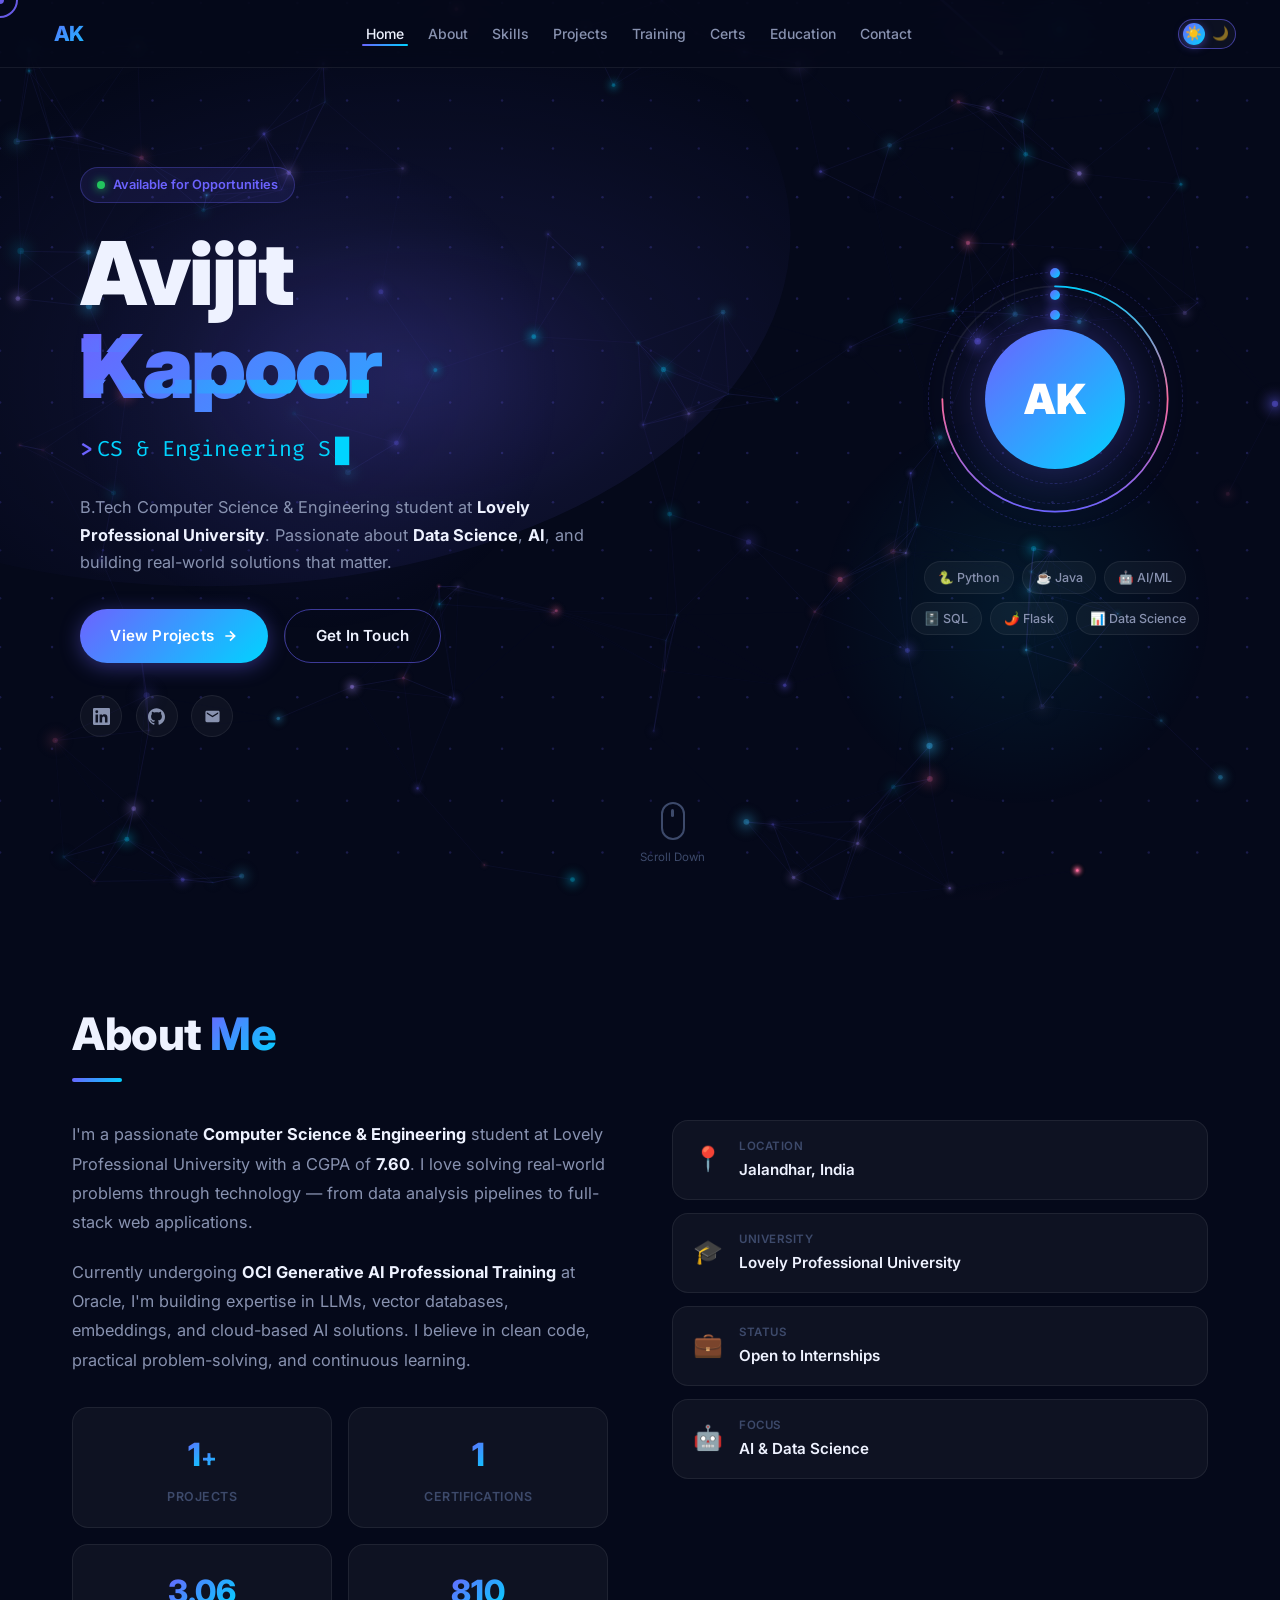
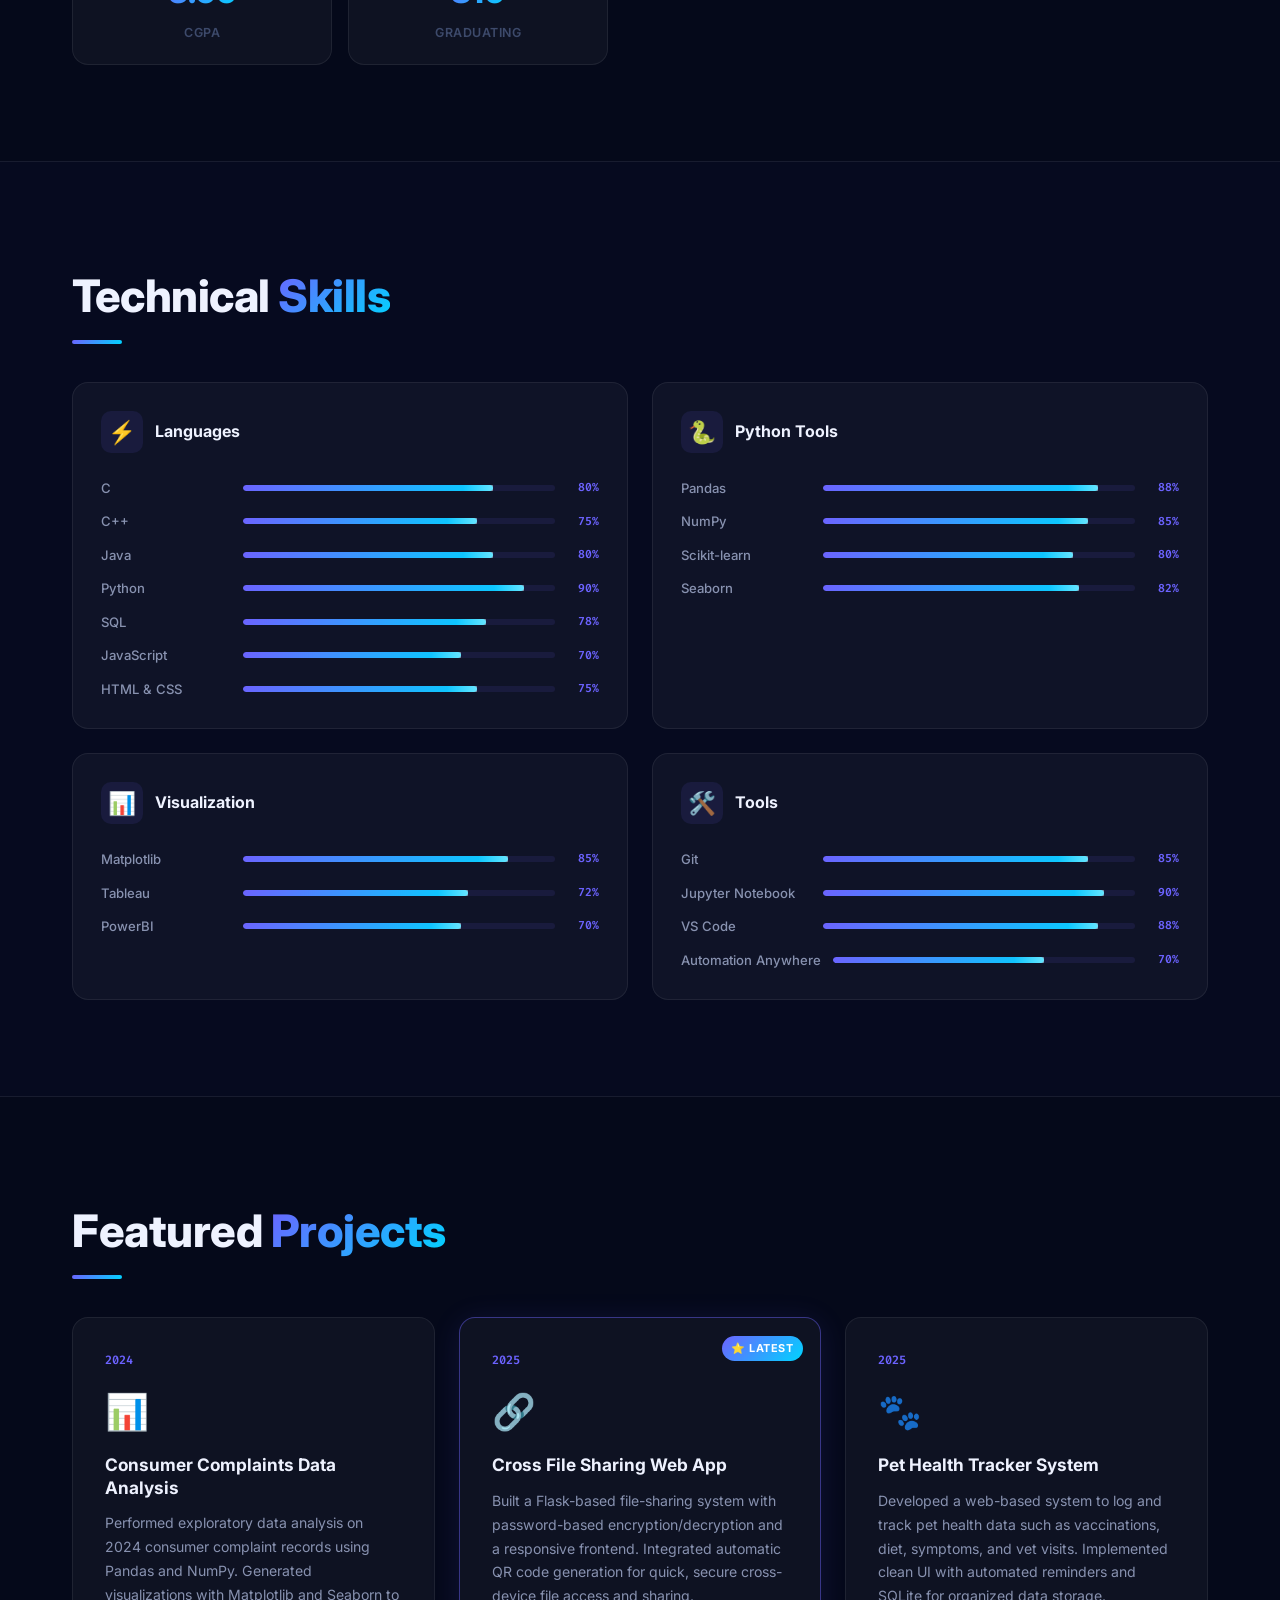
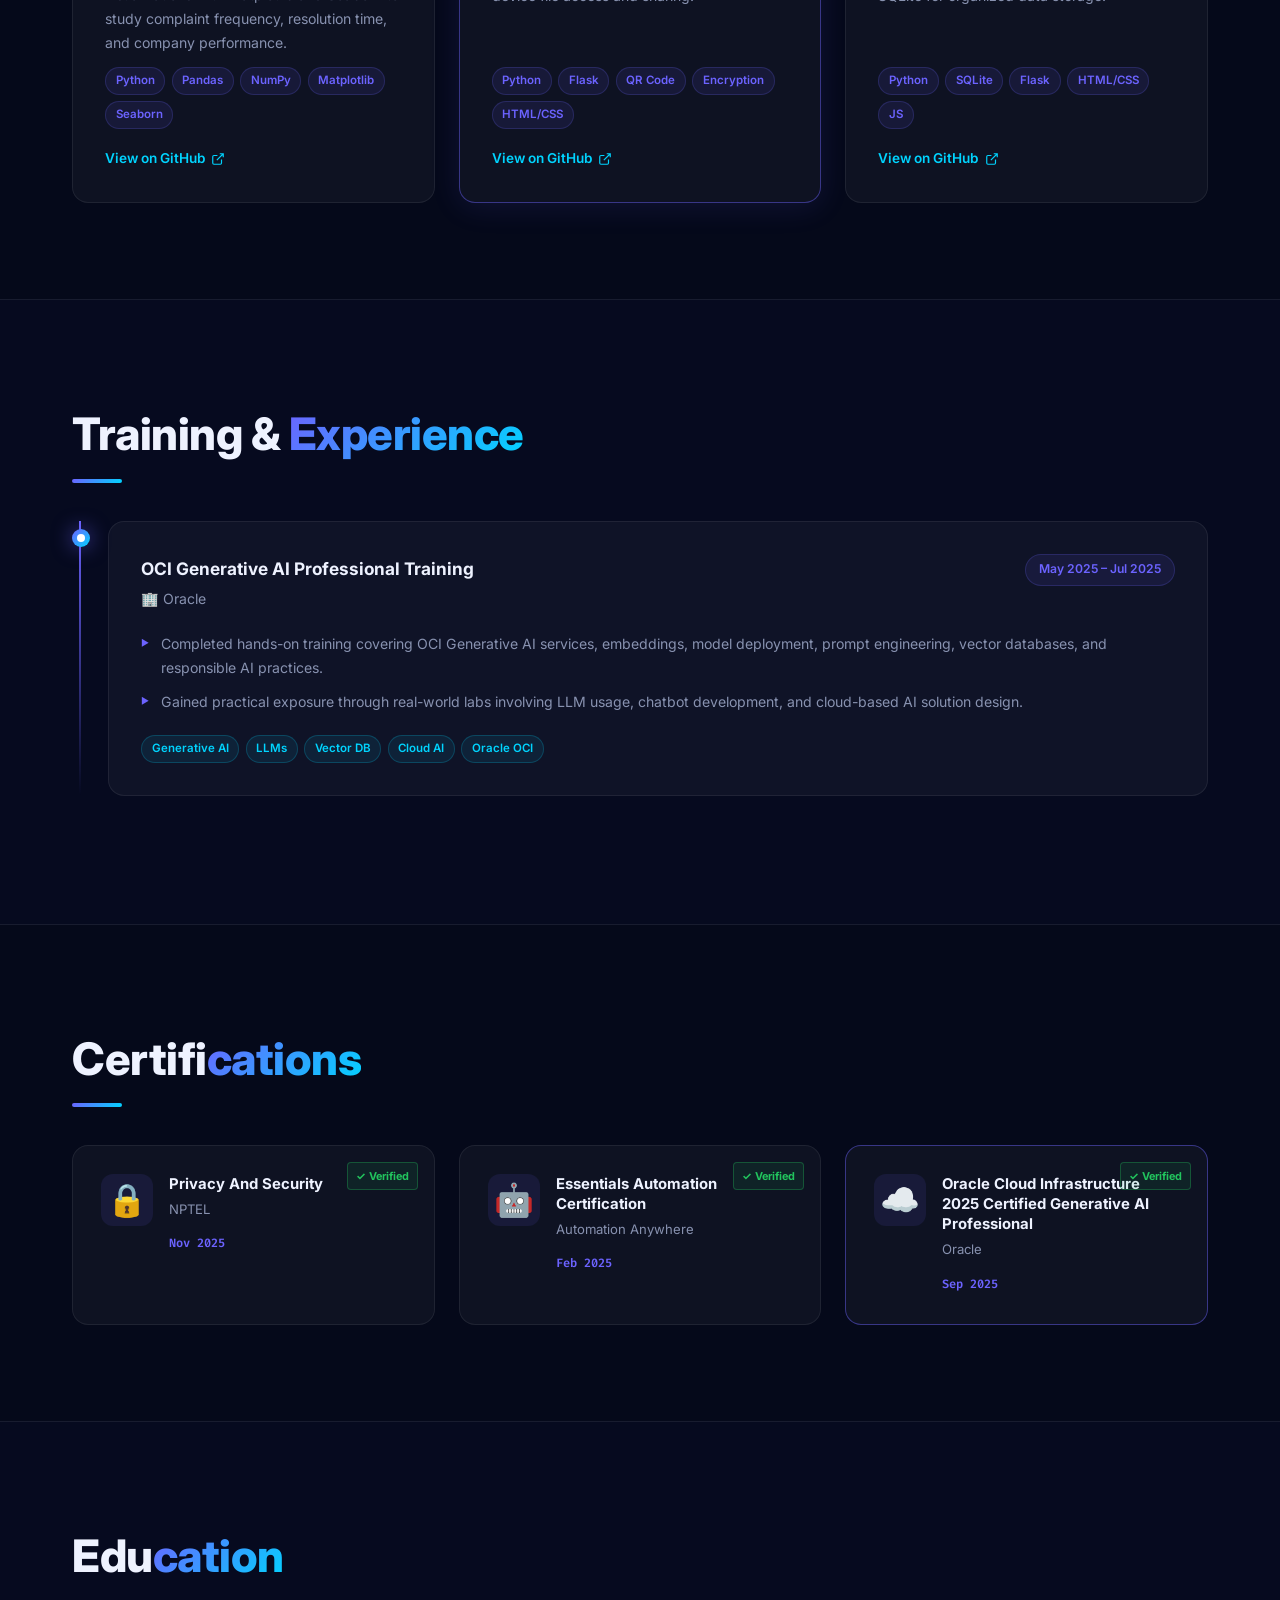
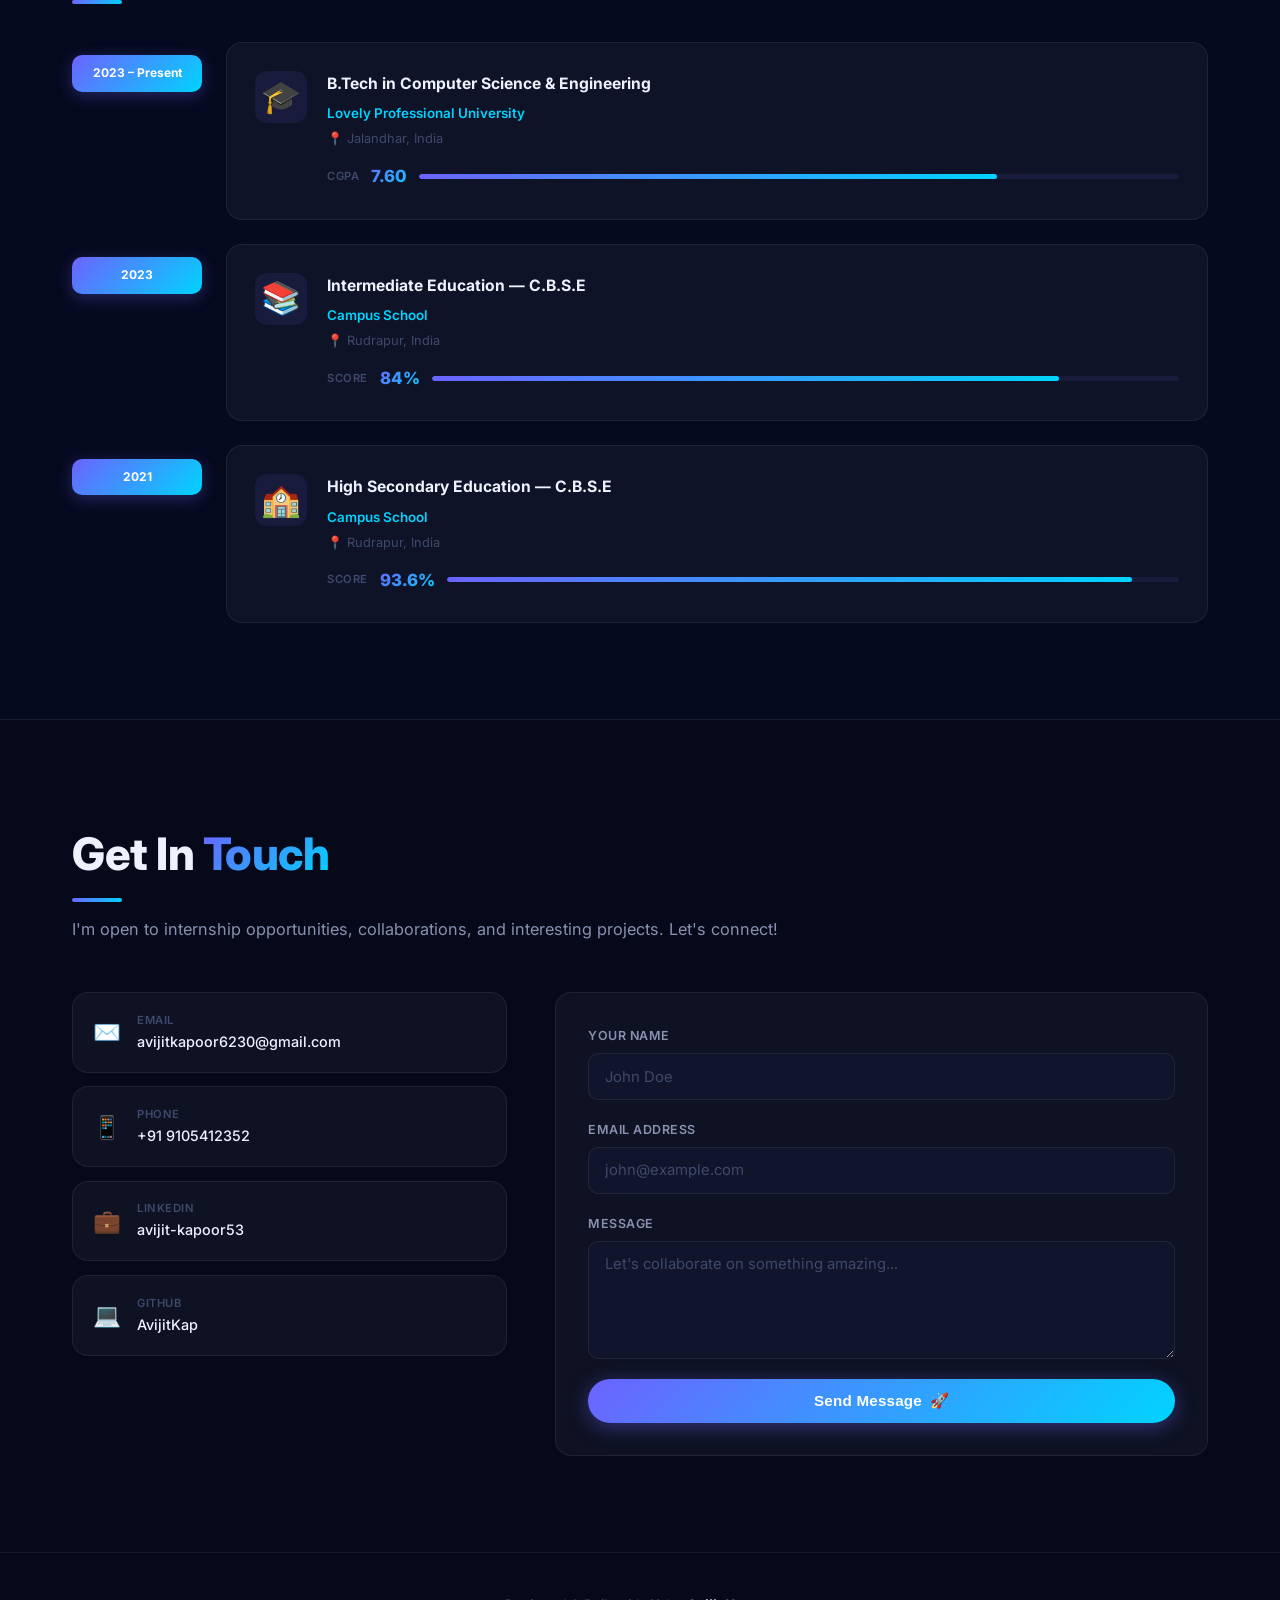
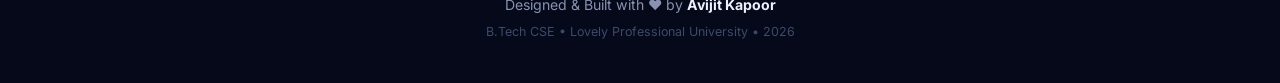
==== commit 9fad970e: "Update CGPA and project GitHub link" ====
--- a/index.html
+++ b/index.html
@@ -187,7 +187,7 @@
                   class="stat-suffix">+</span><span class="stat-label">Projects</span></div>
               <div class="stat-item"><span class="stat-number" data-target="3">0</span><span
                   class="stat-suffix"></span><span class="stat-label">Certifications</span></div>
-              <div class="stat-item"><span class="stat-number" data-target="7.60" data-float="true">0</span><span
+              <div class="stat-item"><span class="stat-number" data-target="7.66" data-float="true">0</span><span
                   class="stat-suffix"></span><span class="stat-label">CGPA</span></div>
               <div class="stat-item"><span class="stat-number" data-target="2026">0</span><span
                   class="stat-suffix"></span><span class="stat-label">Graduating</span></div>
@@ -389,7 +389,7 @@
               access and sharing.</p>
             <div class="project-tech-tags"><span>Python</span><span>Flask</span><span>QR
                 Code</span><span>Encryption</span><span>HTML/CSS</span></div>
-            <a href="https://github.com/AvijitKap" target="_blank" class="project-link" id="proj-link-2">View on GitHub
+            <a href="https://github.com/AvijitKap/Cross-Platform-File-Sharing-Program" target="_blank" class="project-link" id="proj-link-2">View on GitHub
               <svg viewBox="0 0 24 24" fill="none" stroke="currentColor" stroke-width="2">
                 <path d="M18 13v6a2 2 0 01-2 2H5a2 2 0 01-2-2V8a2 2 0 012-2h6m4-3h6v6m-11 5L21 3" />
               </svg></a>
@@ -618,4 +618,4 @@
   <script src="app.js"></script>
 </body>
 
-</html>+</html>
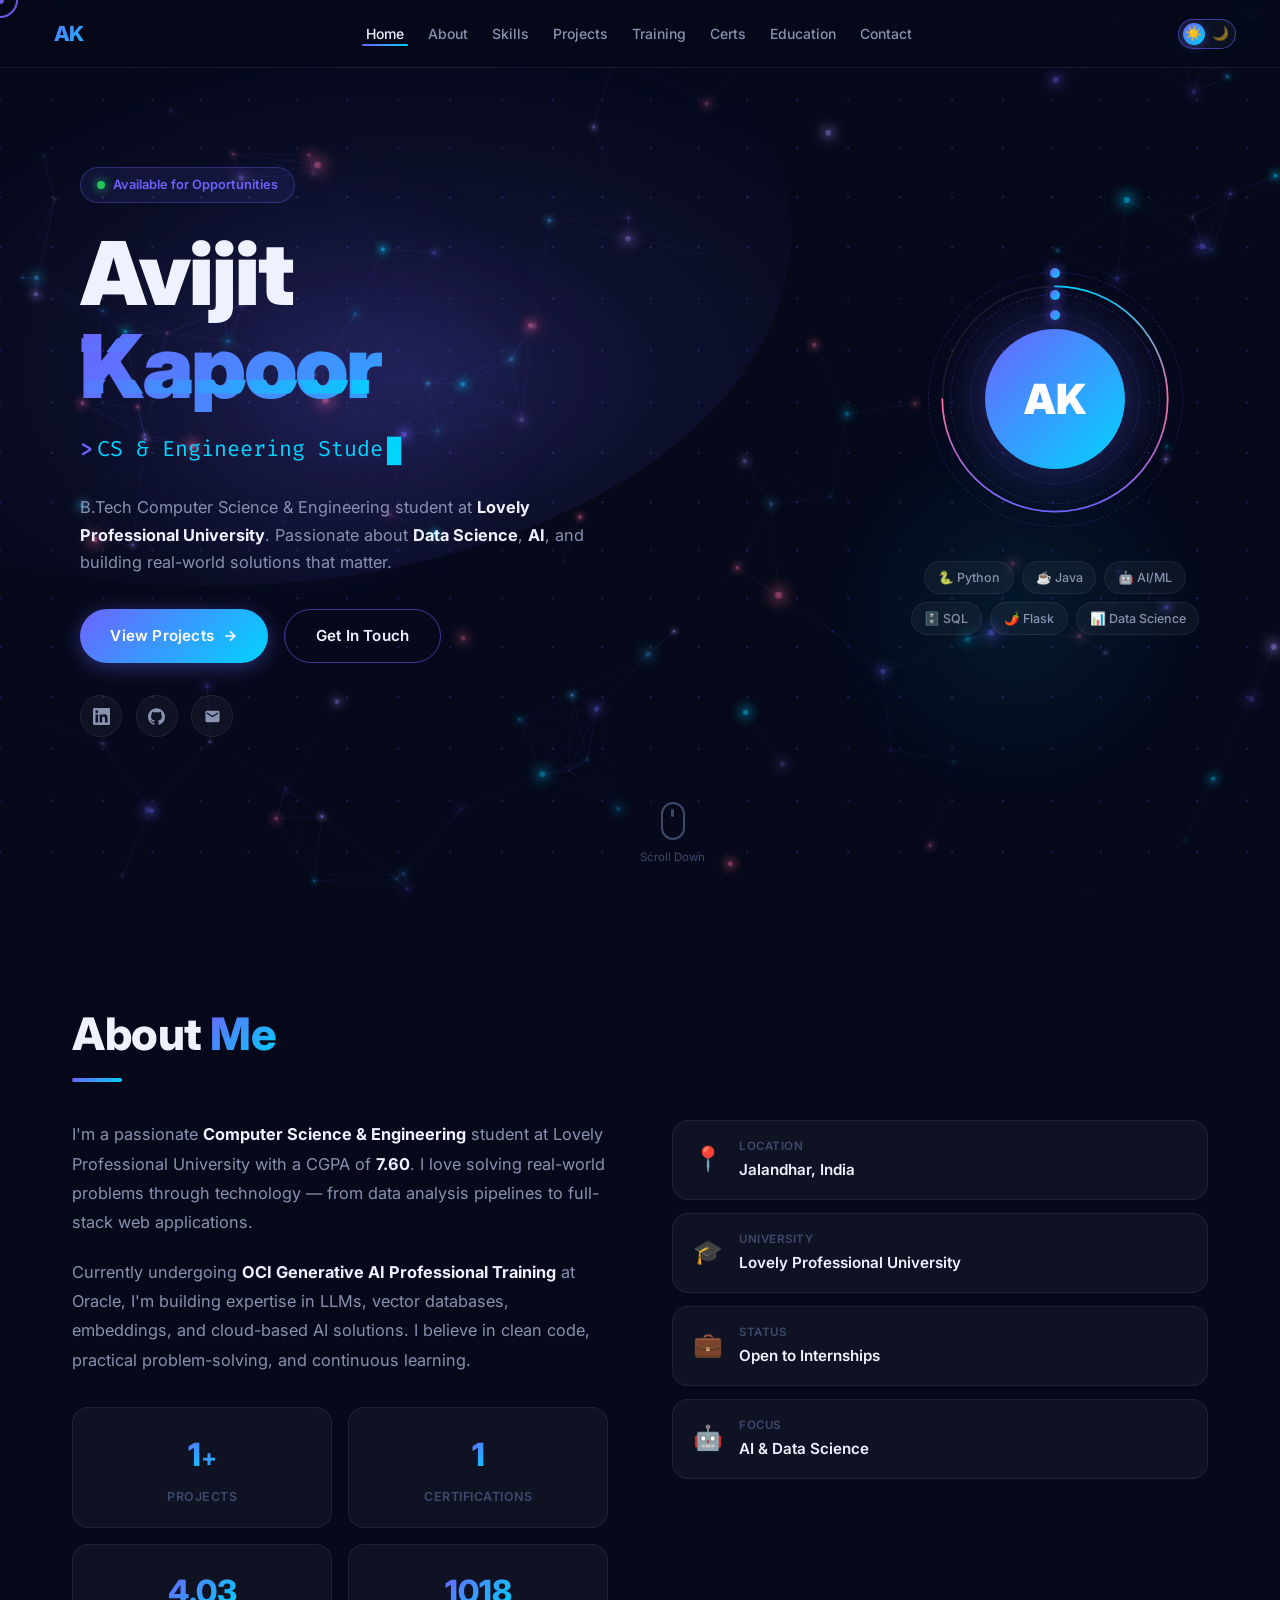
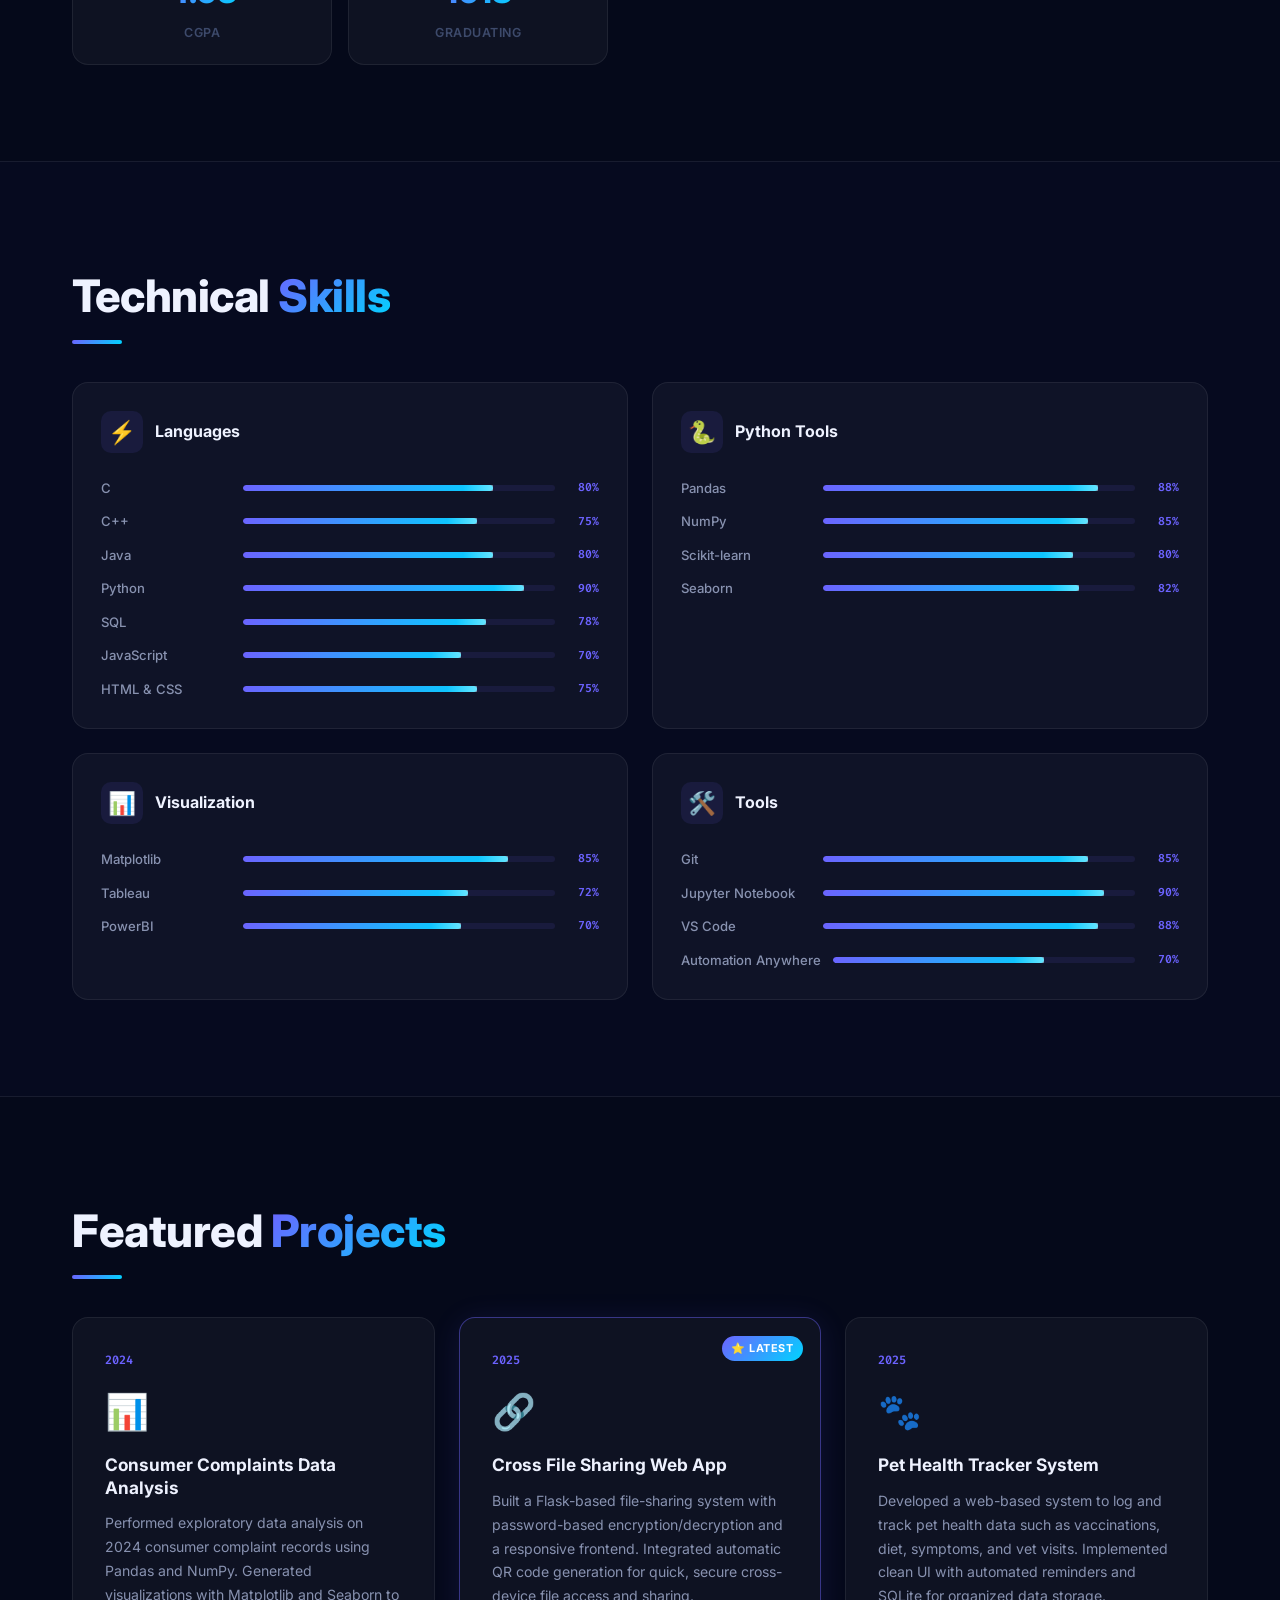
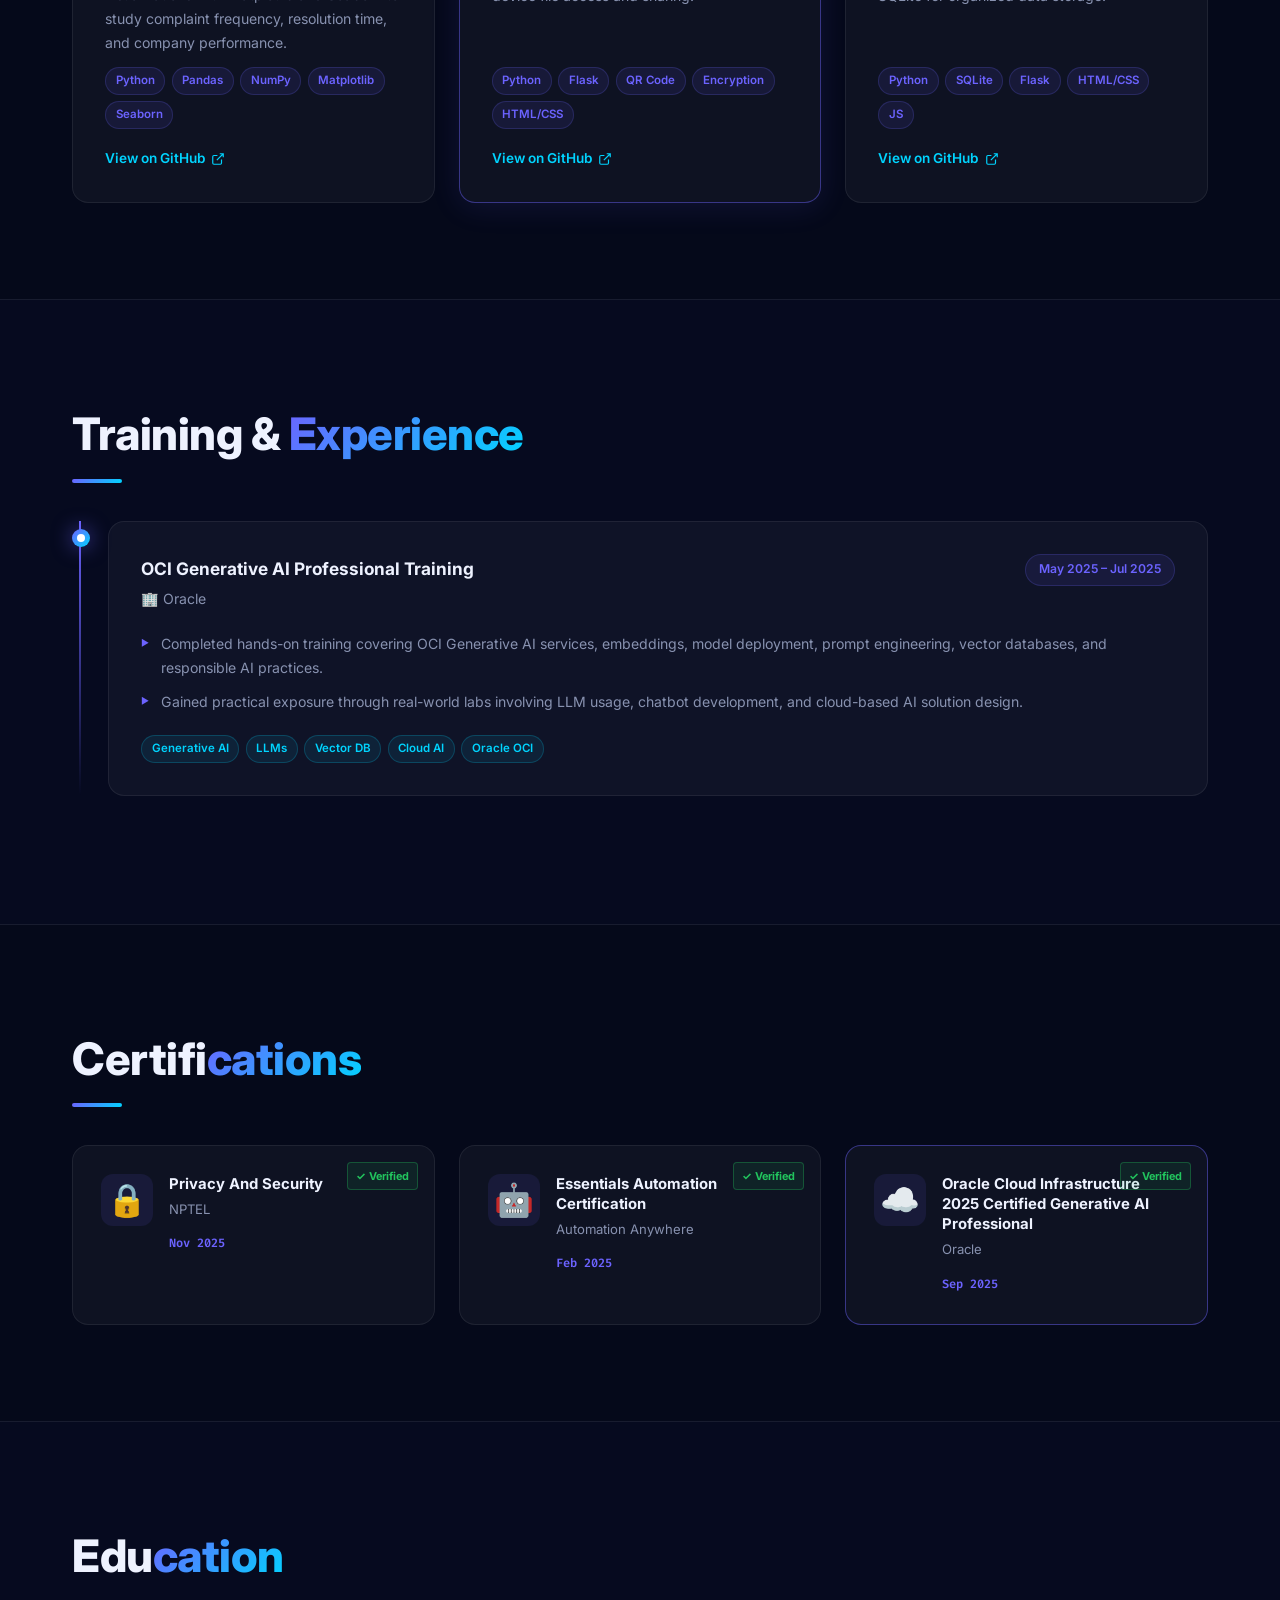
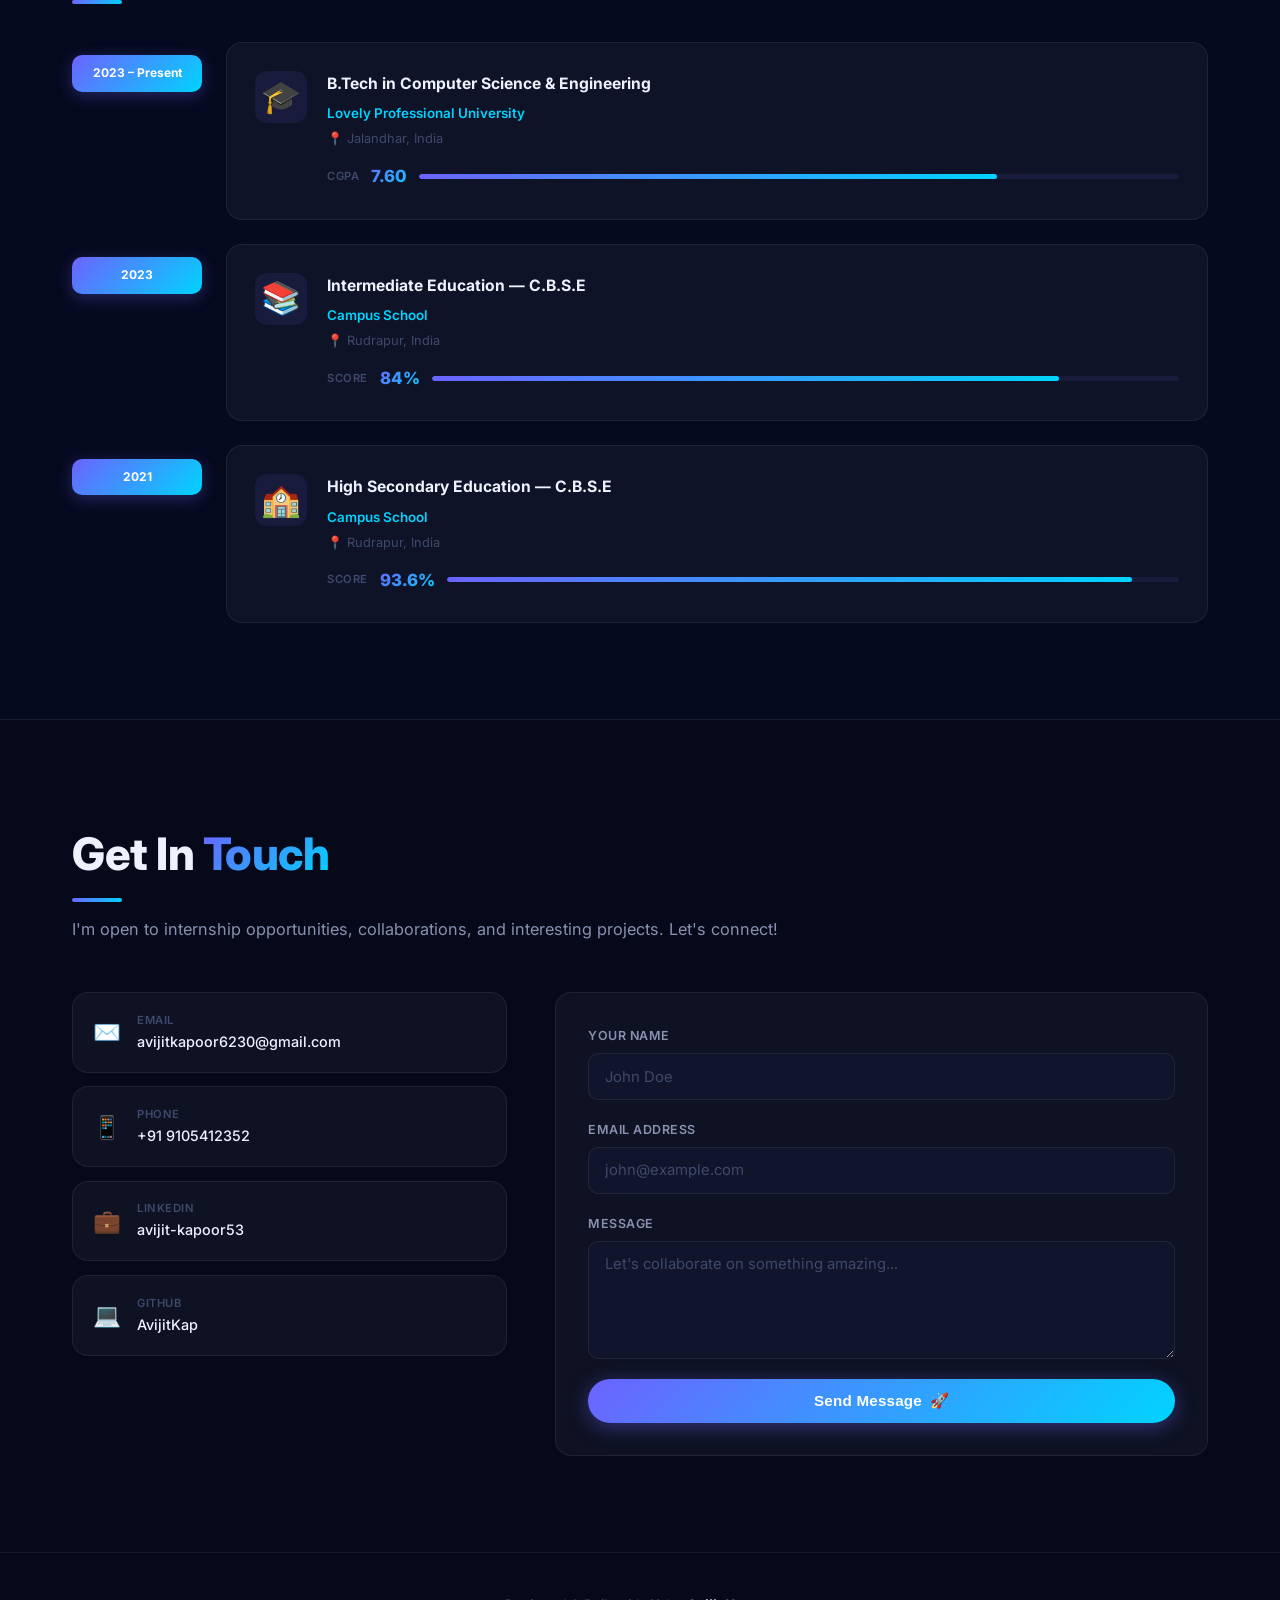
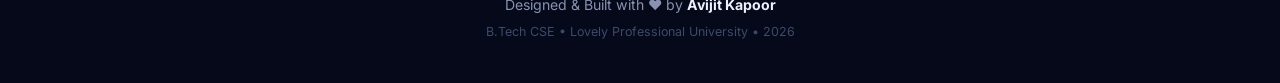
==== commit db05a387: "Update GitHub link for Consumer Complaint Analysis" ====
--- a/index.html
+++ b/index.html
@@ -373,7 +373,7 @@
               time, and company performance.</p>
             <div class="project-tech-tags">
               <span>Python</span><span>Pandas</span><span>NumPy</span><span>Matplotlib</span><span>Seaborn</span></div>
-            <a href="https://github.com/AvijitKap" target="_blank" class="project-link" id="proj-link-1">View on GitHub
+            <a href="https://github.com/AvijitKap/Consumer-Complaint-Analysis" target="_blank" class="project-link" id="proj-link-1">View on GitHub
               <svg viewBox="0 0 24 24" fill="none" stroke="currentColor" stroke-width="2">
                 <path d="M18 13v6a2 2 0 01-2 2H5a2 2 0 01-2-2V8a2 2 0 012-2h6m4-3h6v6m-11 5L21 3" />
               </svg></a>
